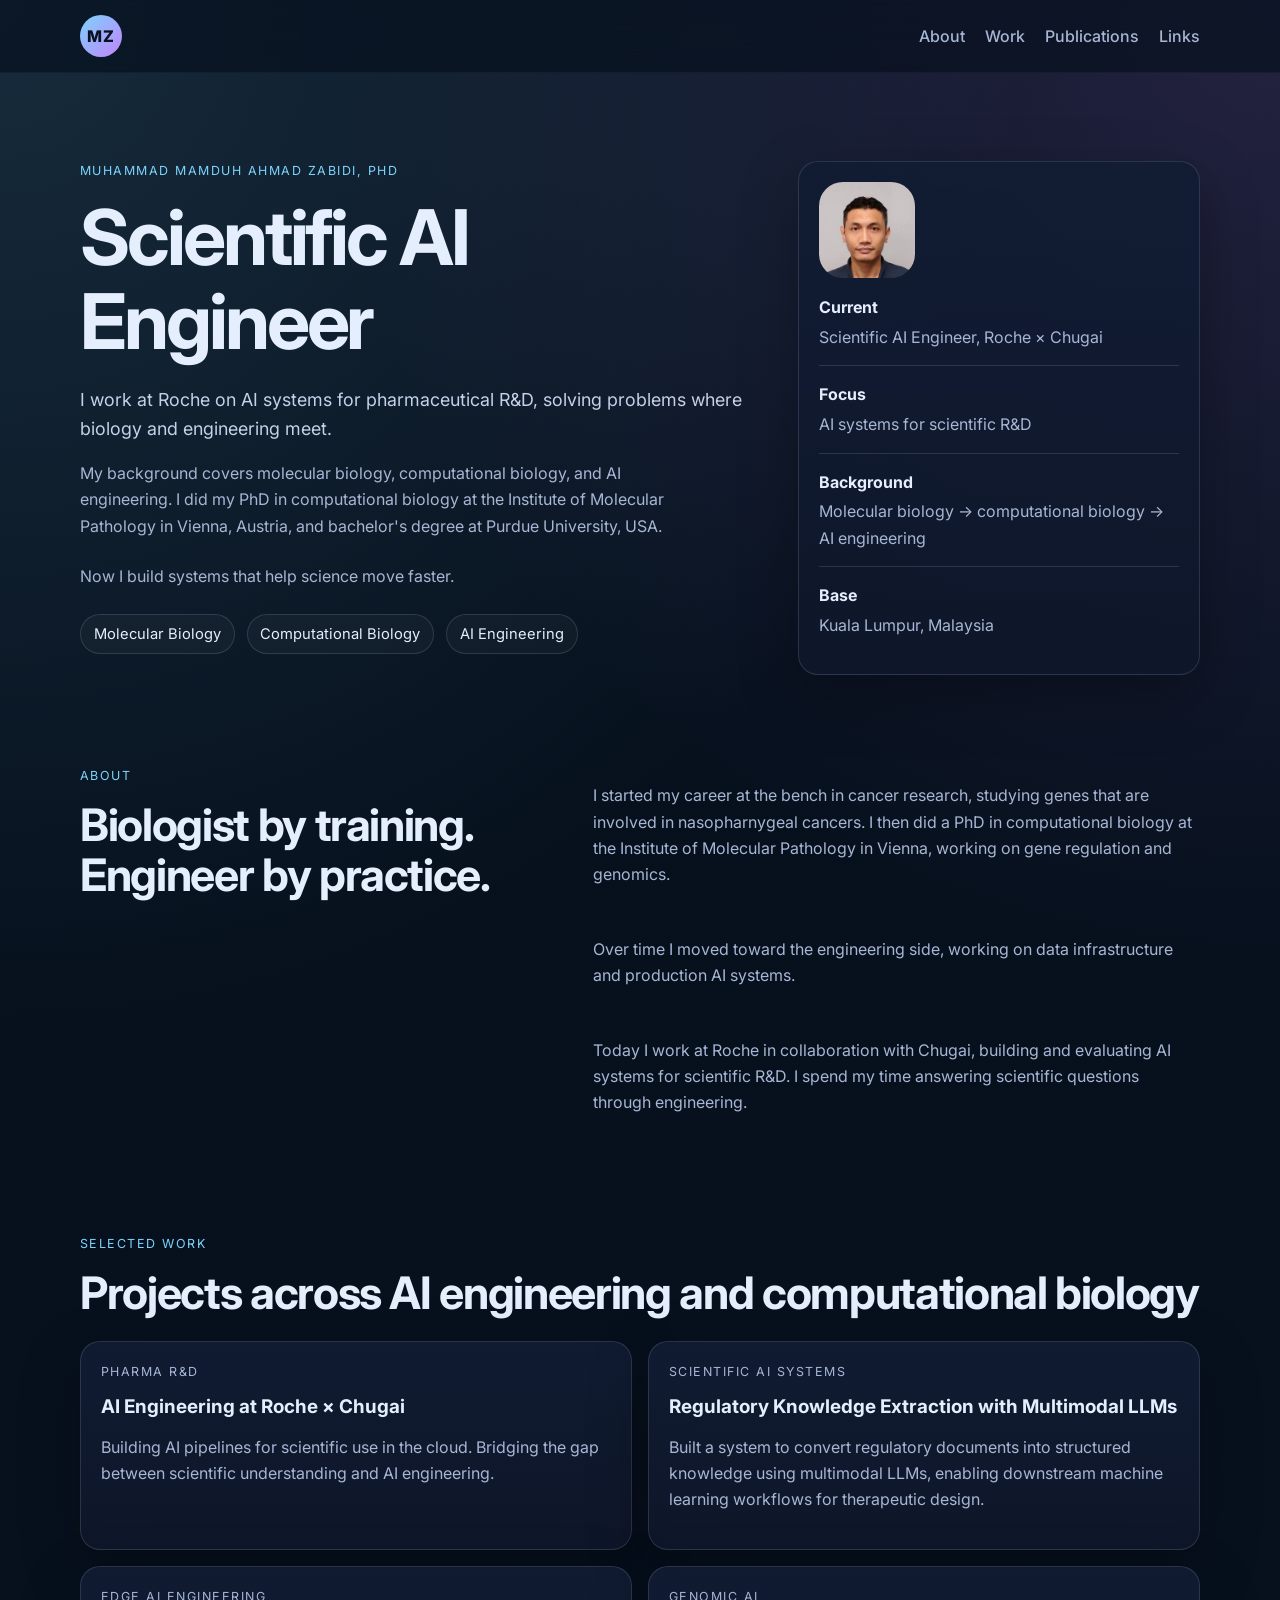
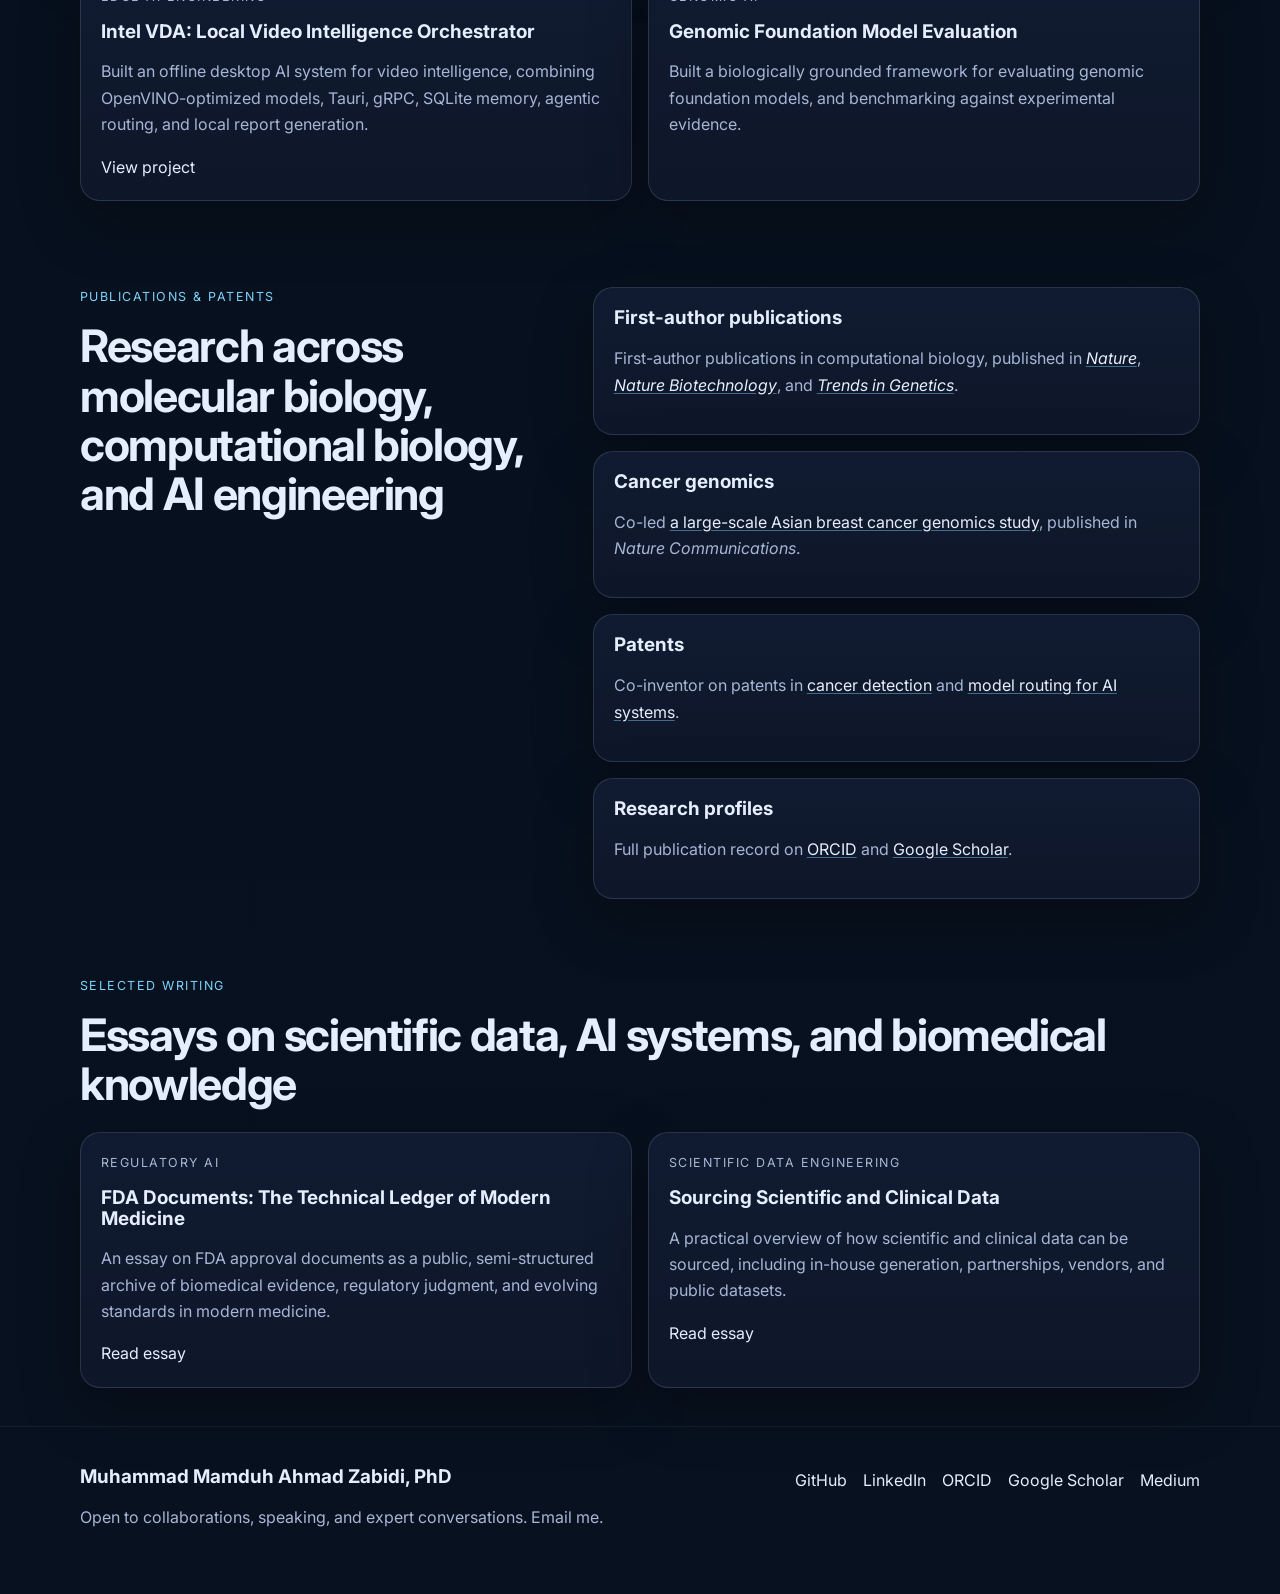
==== index.html @ 0e1f8dc2 "Update index.html" ====
<!DOCTYPE html>
<html lang="en">
<head>
  <meta name="google-site-verification" content="rjFZNAWZTQfTHADR3lNrFcdHRMXzw5CIkiX_OEGc-kM" />
  <meta charset="UTF-8" />
  <meta name="viewport" content="width=device-width, initial-scale=1.0" />
  <title>Muhammad Mamduh Ahmad Zabidi, PhD | Scientific AI Engineer</title>
  <meta
    name="description"
    content="Personal website of Muhammad Mamduh Ahmad Zabidi, PhD — scientific AI engineer at Roche working on AI systems for pharmaceutical R&D."
  />
  <meta name="author" content="Muhammad Mamduh Ahmad Zabidi" />
  <meta property="og:title" content="Muhammad Mamduh Ahmad Zabidi, PhD | Scientific AI Engineer" />
  <meta
    property="og:description"
    content="Scientific AI Engineer at Roche — building AI systems for pharmaceutical R&D."
  />
  <meta property="og:type" content="website" />
  <meta property="og:image" content="assets/preview.png" />
  <meta name="theme-color" content="#0f172a" />
  <link rel="preconnect" href="https://fonts.googleapis.com">
  <link rel="preconnect" href="https://fonts.gstatic.com" crossorigin>
  <link
    href="https://fonts.googleapis.com/css2?family=Inter:wght@400;500;600;700;800&display=swap"
    rel="stylesheet"
  >
  <link rel="stylesheet" href="styles.css" />
</head>
<body>

<header class="site-header">
  <div class="container nav">
    <a class="brand" href="#top" aria-label="Home">MZ</a>
    <nav>
      <a href="#about">About</a>
      <a href="#work">Work</a>
      <a href="#publications">Publications</a>
      <a href="#contact">Links</a>
    </nav>
  </div>
</header>

<main id="top">

  <section class="hero">
    <div class="container hero-grid">
      <div class="hero-copy">
        <p class="eyebrow">Muhammad Mamduh Ahmad Zabidi, PhD</p>
        <h1>Scientific AI Engineer</h1>
        <p class="lead">
          I work at Roche on AI systems for pharmaceutical R&amp;D, solving
          problems where biology and engineering meet.
        </p>
        <p class="sublead">
          My background covers molecular biology, computational biology,
          and AI engineering. I did my PhD in computational biology
          at the Institute of Molecular Pathology in Vienna, Austria, and bachelor's
          degree at Purdue University, USA.
        </p>
        <p class="sublead">
          Now I build systems that help science move faster.
        </p>
        <div class="hero-highlights">
          <span>Molecular Biology</span>
          <span>Computational Biology</span>
          <span>AI Engineering</span>
        </div>
      </div>

      <aside class="hero-card">
       <img class="avatar" src="assets/profile.jpeg" alt="Muhammad Mamduh Ahmad Zabidi" />
        <ul class="stat-list">
          <li><strong>Current</strong><span>Scientific AI Engineer, Roche × Chugai</span></li>
          <li><strong>Focus</strong><span>AI systems for scientific R&amp;D</span></li>
          <li><strong>Background</strong><span>Molecular biology → computational biology → AI engineering</span></li>
          <li><strong>Base</strong><span>Kuala Lumpur, Malaysia</span></li>
        </ul>
      </aside>
    </div>
  </section>

  <section id="about" class="section">
    <div class="container two-col">
      <div>
        <p class="section-label">About</p>
        <h2>Biologist by training. Engineer by practice.</h2>
      </div>
      <div class="stack">
        <p>
          I started my career at the bench in cancer research, studying
          genes that are involved in nasopharnygeal cancers. I then did a PhD
          in computational biology at the Institute of Molecular Pathology in Vienna,
          working on gene regulation and genomics.
        </p>
        <p>
          Over time I moved toward the engineering side, working on 
          data infrastructure and production AI systems.
        </p>
        <p>
          Today I work at Roche in collaboration with Chugai, building and
          evaluating AI systems for scientific R&amp;D. I spend my time
          answering scientific questions through engineering.
        </p>
        <div class="chips">
        </div>
      </div>
    </div>
  </section>

  <section id="work" class="section alt">
  <div class="container">
    <p class="section-label">Selected work</p>
    <h2>Projects across AI engineering and computational biology</h2>
    <div class="card-grid">

      <article class="card">
        <p class="card-kicker">Pharma R&amp;D</p>
        <h3>AI Engineering at Roche × Chugai</h3>
        <p>
          Building AI pipelines for scientific use in the cloud.
          Bridging the gap between scientific understanding and
          AI engineering.
        </p>
      </article>

      <article class="card">
        <p class="card-kicker">Scientific AI Systems</p>
        <h3>Regulatory Knowledge Extraction with Multimodal LLMs</h3>
        <p>
          Built a system to convert regulatory documents into structured
          knowledge using multimodal LLMs, enabling downstream machine learning
          workflows for therapeutic design.
        </p>
      </article>

      <article class="card">
        <p class="card-kicker">Edge AI Engineering</p>
        <h3>Intel VDA: Local Video Intelligence Orchestrator</h3>
        <p>
          Built an offline desktop AI system for video intelligence, combining
          OpenVINO-optimized models, Tauri, gRPC, SQLite memory, agentic routing,
          and local report generation.
        </p>
        <a href="https://github.com/mahmadza/Intel-VDA-OpenVINO" target="_blank" rel="noopener">
          View project
        </a>
      </article>

      <article class="card">
        <p class="card-kicker">Genomic AI</p>
        <h3>Genomic Foundation Model Evaluation</h3>
        <p>
          Built a biologically grounded framework for evaluating genomic
          foundation models, and benchmarking against experimental evidence.
        </p>
      </article>
      
    </div>
  </div>
</section>

  <section id="publications" class="section">
    <div class="container two-col">
      <div>
        <p class="section-label">Publications &amp; patents</p>
        <h2>Research across molecular biology, computational biology, and AI engineering</h2>
      </div>
      <div class="stack">

        <div class="timeline-item">
          <h3>First-author publications</h3>
          <p>
            First-author publications in computational biology, published in
            <a href="https://www.nature.com/articles/nature13994" target="_blank" rel="noreferrer"><em>Nature</em></a>,
            <a href="https://www.nature.com/articles/nbt.3739" target="_blank" rel="noreferrer"><em>Nature Biotechnology</em></a>,
            and
            <a href="https://www.cell.com/trends/genetics/abstract/S0168-9525(16)30121-4" target="_blank" rel="noreferrer"><em>Trends in Genetics</em></a>.
          </p>
        </div>

        <div class="timeline-item">
          <h3>Cancer genomics</h3>
          <p>
            Co-led
            <a href="https://www.nature.com/articles/s41467-020-20173-5" target="_blank" rel="noreferrer">a large-scale Asian breast cancer genomics study</a>,
            published in <em>Nature Communications</em>.
          </p>
        </div>

        <div class="timeline-item">
          <h3>Patents</h3>
          <p>
            Co-inventor on patents in
            <a href="https://patentscope.wipo.int/search/en/detail.jsf?docId=WO2010147452" target="_blank" rel="noreferrer">cancer detection</a>
            and
            <a href="https://patentscope.wipo.int/search/en/detail.jsf?docId=WO2023049128" target="_blank" rel="noreferrer">model routing for AI systems</a>.
          </p>
        </div>

        <div class="timeline-item">
          <h3>Research profiles</h3>
          <p>
            Full publication record on
            <a href="https://orcid.org/0009-0009-2740-3014" target="_blank" rel="noreferrer">ORCID</a> and
            <a href="https://scholar.google.com/citations?user=gxptNrMAAAAJ&hl=en" target="_blank" rel="noreferrer">Google Scholar</a>.
          </p>
        </div>

      </div>
    </div>
  </section>

<section id="writing" class="section">
  <div class="container">
    <p class="section-label">Selected writing</p>
    <h2>Essays on scientific data, AI systems, and biomedical knowledge</h2>

    <div class="card-grid">

      <article class="card">
        <p class="card-kicker">Regulatory AI</p>
        <h3>FDA Documents: The Technical Ledger of Modern Medicine</h3>
        <p>
          An essay on FDA approval documents as a public, semi-structured archive of
          biomedical evidence, regulatory judgment, and evolving standards in modern medicine.
        </p>
        <a href="https://medium.com/@mamduh.zabidi/fda-documents-the-technical-ledger-of-modern-medicine-e16362932c3d">
          Read essay
        </a>
      </article>

      <article class="card">
        <p class="card-kicker">Scientific Data Engineering</p>
        <h3>Sourcing Scientific and Clinical Data</h3>
        <p>
          A practical overview of how scientific and clinical data can be sourced,
          including in-house generation, partnerships, vendors, and public datasets.
        </p>
        <a href="https://medium.com/@mamduh.zabidi/sourcing-scientific-and-clinical-data-f0226db26566">
          Read essay
        </a>
      </article>

    </div>
  </div>
</section>
</main>

<footer id="contact" class="site-footer">
  <div class="container footer-grid">
    <div>
      <h3>Muhammad Mamduh Ahmad Zabidi, PhD</h3>
      <p>Open to collaborations, speaking, and expert conversations. <a href="mailto:mamduh.zabidi@gmail.com">Email me.</a></p>
    </div>
    <div class="footer-links">
      <a href="https://github.com/mahmadza" target="_blank" rel="noreferrer">GitHub</a>
      <a href="https://www.linkedin.com/in/mamduh-zabidi" target="_blank" rel="noreferrer">LinkedIn</a>
      <a href="https://orcid.org/0009-0009-2740-3014" target="_blank" rel="noreferrer">ORCID</a>
      <a href="https://scholar.google.com/citations?user=gxptNrMAAAAJ&hl=en" target="_blank" rel="noreferrer">Google Scholar</a>
      <a href="https://medium.com/@mamduh.zabidi" target="_blank" rel="noreferrer">Medium</a>
    </div>
  </div>
</footer>

</body>
</html>
---- styles.css ----
:root {
  --bg: #0b1220;
  --surface: #0f172a;
  --text: #e5e7eb;
  --muted: #9ca3af;
  --accent: #64748b;
  --border: #1f2937;
  --panel: #0f172a;
  --panel-2: #111c33;
  --text: #e5eefc;
  --muted: #a7b6d4;
  --muted-2: #c5d1e8;
  --line: rgba(167, 182, 212, 0.18);
  --accent: #7dd3fc;
  --accent-2: #c084fc;
  --max: 1120px;
  --radius: 20px;
  --shadow: 0 20px 60px rgba(0, 0, 0, 0.28);
}

* { box-sizing: border-box; }

html { scroll-behavior: smooth; }

body {
  margin: 0;
  font-family: 'Inter', system-ui, -apple-system, BlinkMacSystemFont, 'Segoe UI', sans-serif;
  background:
    radial-gradient(circle at top left, rgba(125, 211, 252, 0.14), transparent 30%),
    radial-gradient(circle at top right, rgba(192, 132, 252, 0.16), transparent 28%),
    linear-gradient(180deg, #06101d 0%, #08111f 100%);
  color: var(--text);
  line-height: 1.65;
}

a {
  color: inherit;
  text-decoration: none;
}

.container {
  width: min(calc(100% - 2rem), var(--max));
  margin: 0 auto;
}

.site-header {
  position: sticky;
  top: 0;
  z-index: 10;
  backdrop-filter: blur(18px);
  background: rgba(8, 17, 31, 0.72);
  border-bottom: 1px solid rgba(255, 255, 255, 0.04);
}

.nav {
  display: flex;
  justify-content: space-between;
  align-items: center;
  min-height: 72px;
}

.brand {
  display: inline-grid;
  place-items: center;
  width: 42px;
  height: 42px;
  border-radius: 50%;
  font-weight: 800;
  letter-spacing: 0.04em;
  background: linear-gradient(135deg, var(--accent), var(--accent-2));
  color: #08111f;
}

nav {
  display: flex;
  gap: 1.25rem;
  flex-wrap: wrap;
}

nav a {
  color: var(--muted);
  font-weight: 500;
  transition: color 0.2s ease;
}

nav a:hover,
.footer-links a:hover {
  color: var(--text);
}

.hero {
  padding: 5.5rem 0 3rem;
}

.hero-grid,
.two-col,
.footer-grid {
  display: grid;
  gap: 2rem;
  align-items: start;
}

.hero-grid {
  grid-template-columns: 1.45fr 0.85fr;
}

.eyebrow,
.section-label,
.card-kicker {
  text-transform: uppercase;
  letter-spacing: 0.12em;
  font-size: 0.78rem;
  color: var(--accent);
  margin: 0 0 0.9rem;
}

h1, h2, h3 {
  margin: 0;
  line-height: 1.1;
}

h1 {
  font-size: clamp(2.5rem, 7vw, 4.8rem);
  letter-spacing: -0.04em;
}

h1 span {
  color: var(--muted);
}

h2 {
  font-size: clamp(1.8rem, 3.8vw, 2.8rem);
  letter-spacing: -0.03em;
}

h3 {
  font-size: 1.18rem;
  margin-bottom: 0.7rem;
}

.lead {
  font-size: 1.12rem;
  color: var(--muted-2);
  max-width: 62ch;
  margin: 1.25rem 0 1rem;
}

.sublead {
  color: var(--muted);
  max-width: 62ch;
  margin: 0 0 1.5rem;
}

.hero-highlights {
  display: flex;
  flex-wrap: wrap;
  gap: 0.75rem;
  margin: 0 0 1.6rem;
}

.hero-highlights span {
  display: inline-flex;
  align-items: center;
  min-height: 38px;
  padding: 0.45rem 0.8rem;
  border-radius: 999px;
  border: 1px solid var(--line);
  background: rgba(255, 255, 255, 0.03);
  color: var(--text);
  font-size: 0.92rem;
}

.cta-row {
  display: flex;
  flex-wrap: wrap;
  gap: 0.8rem;
}

.button {
  display: inline-flex;
  align-items: center;
  justify-content: center;
  min-height: 44px;
  padding: 0.8rem 1rem;
  border-radius: 999px;
  border: 1px solid var(--line);
  color: var(--text);
  background: rgba(255, 255, 255, 0.02);
  font-weight: 600;
  transition: transform 0.2s ease, border-color 0.2s ease, background 0.2s ease;
}

.button.primary {
  background: linear-gradient(135deg, rgba(125, 211, 252, 0.18), rgba(192, 132, 252, 0.22));
}

.button:hover {
  transform: translateY(-2px);
  border-color: rgba(125, 211, 252, 0.35);
}

.hero-card,
.card,
.timeline-item {
  background: linear-gradient(180deg, rgba(17, 28, 51, 0.92), rgba(15, 23, 42, 0.96));
  border: 1px solid var(--line);
  border-radius: var(--radius);
  box-shadow: var(--shadow);
}

.hero-card {
  padding: 1.25rem;
  transition: transform 0.2s ease;
}

.hero-card:hover,
.card:hover {
  transform: translateY(-2px);
}

.avatar {
  display: grid;
  place-items: center;
  width: 96px;
  height: 96px;
  border-radius: 24px;
  font-size: 2rem;
  font-weight: 800;
  margin-bottom: 1rem;
  background: linear-gradient(135deg, rgba(125, 211, 252, 0.22), rgba(192, 132, 252, 0.26));
  object-fit: cover;
}

.stat-list {
  list-style: none;
  margin: 0;
  padding: 0;
}

.stat-list li {
  display: grid;
  gap: 0.2rem;
  padding: 0.95rem 0;
  border-top: 1px solid var(--line);
}

.stat-list li:first-child {
  border-top: 0;
  padding-top: 0;
}

.stat-list strong {
  color: var(--text);
}

.stat-list span,
.stack p,
.card p,
.timeline-item p,
.site-footer p {
  color: var(--muted);
}

.section {
  padding: 2.4rem 0;
}

.section.alt {
  padding: 3rem 0;
}

.two-col {
  grid-template-columns: 0.95fr 1.2fr;
}

.stack {
  display: grid;
  gap: 1rem;
}

.chips {
  display: flex;
  flex-wrap: wrap;
  gap: 0.7rem;
}

.chips span {
  display: inline-flex;
  padding: 0.5rem 0.8rem;
  border-radius: 999px;
  border: 1px solid var(--line);
  background: rgba(255, 255, 255, 0.03);
  color: var(--text);
  font-size: 0.95rem;
}

.card-grid {
  display: grid;
  grid-template-columns: repeat(2, minmax(0, 1fr));
  gap: 1rem;
  margin-top: 1.4rem;
}

.card,
.timeline-item {
  padding: 1.25rem;
  transition: transform 0.2s ease, border-color 0.2s ease;
}

.card:hover,
.timeline-item:hover {
  border-color: rgba(125, 211, 252, 0.32);
}

.timeline-item a {
  color: var(--text);
  text-decoration: underline;
  text-decoration-color: rgba(125, 211, 252, 0.45);
  text-underline-offset: 0.15em;
}

.timeline-item a:hover {
  color: var(--accent);
}

.site-footer {
  padding: 2.5rem 0 3rem;
  border-top: 1px solid rgba(255, 255, 255, 0.05);
}

.footer-grid {
  grid-template-columns: 1fr auto;
}

.footer-links {
  display: flex;
  flex-wrap: wrap;
  gap: 1rem;
  align-items: center;
}

@media (max-width: 900px) {
  .hero-grid,
  .two-col,
  .footer-grid,
  .card-grid {
    grid-template-columns: 1fr;
  }

  .hero {
    padding-top: 4rem;
  }
}

@media (max-width: 640px) {
  nav {
    gap: 0.8rem;
    font-size: 0.95rem;
  }

  .button {
    width: 100%;
  }

  .cta-row {
    display: grid;
    grid-template-columns: 1fr;
  }

  .hero-highlights {
    display: grid;
    grid-template-columns: 1fr;
  }
}
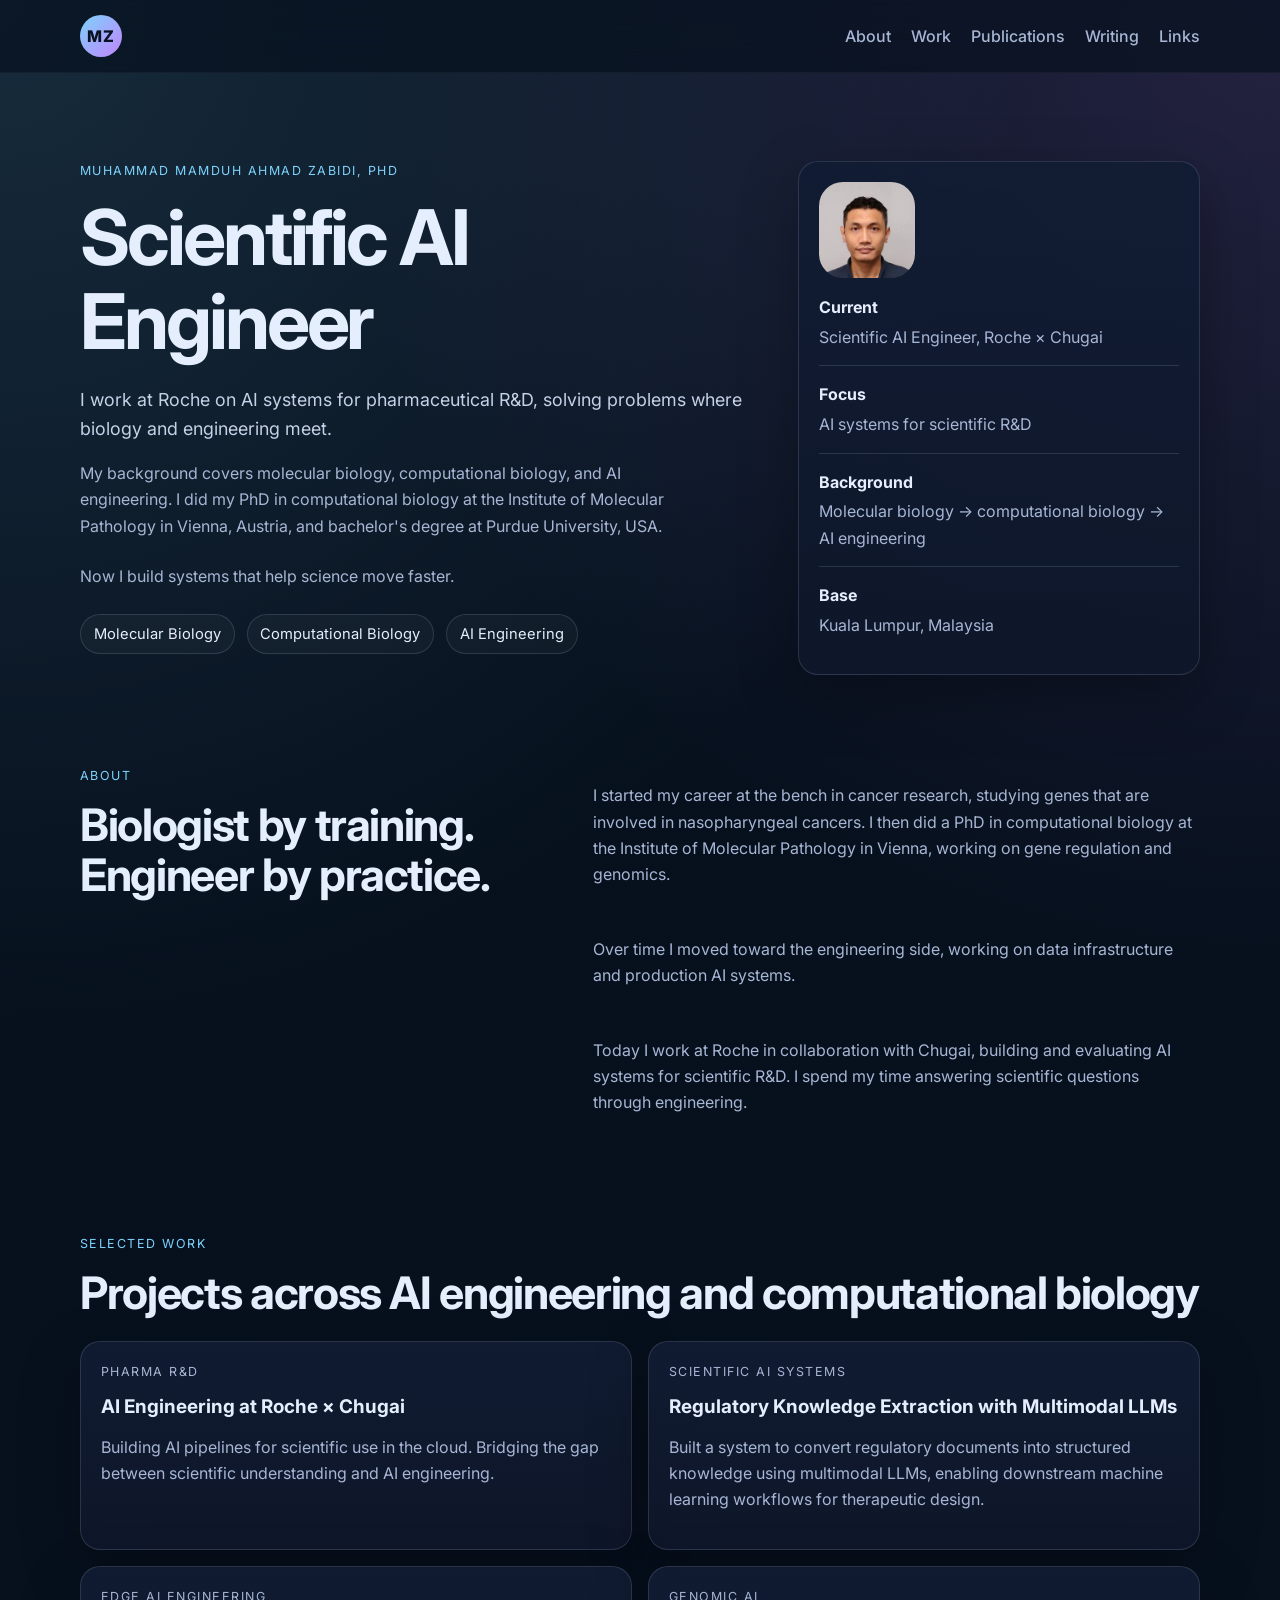
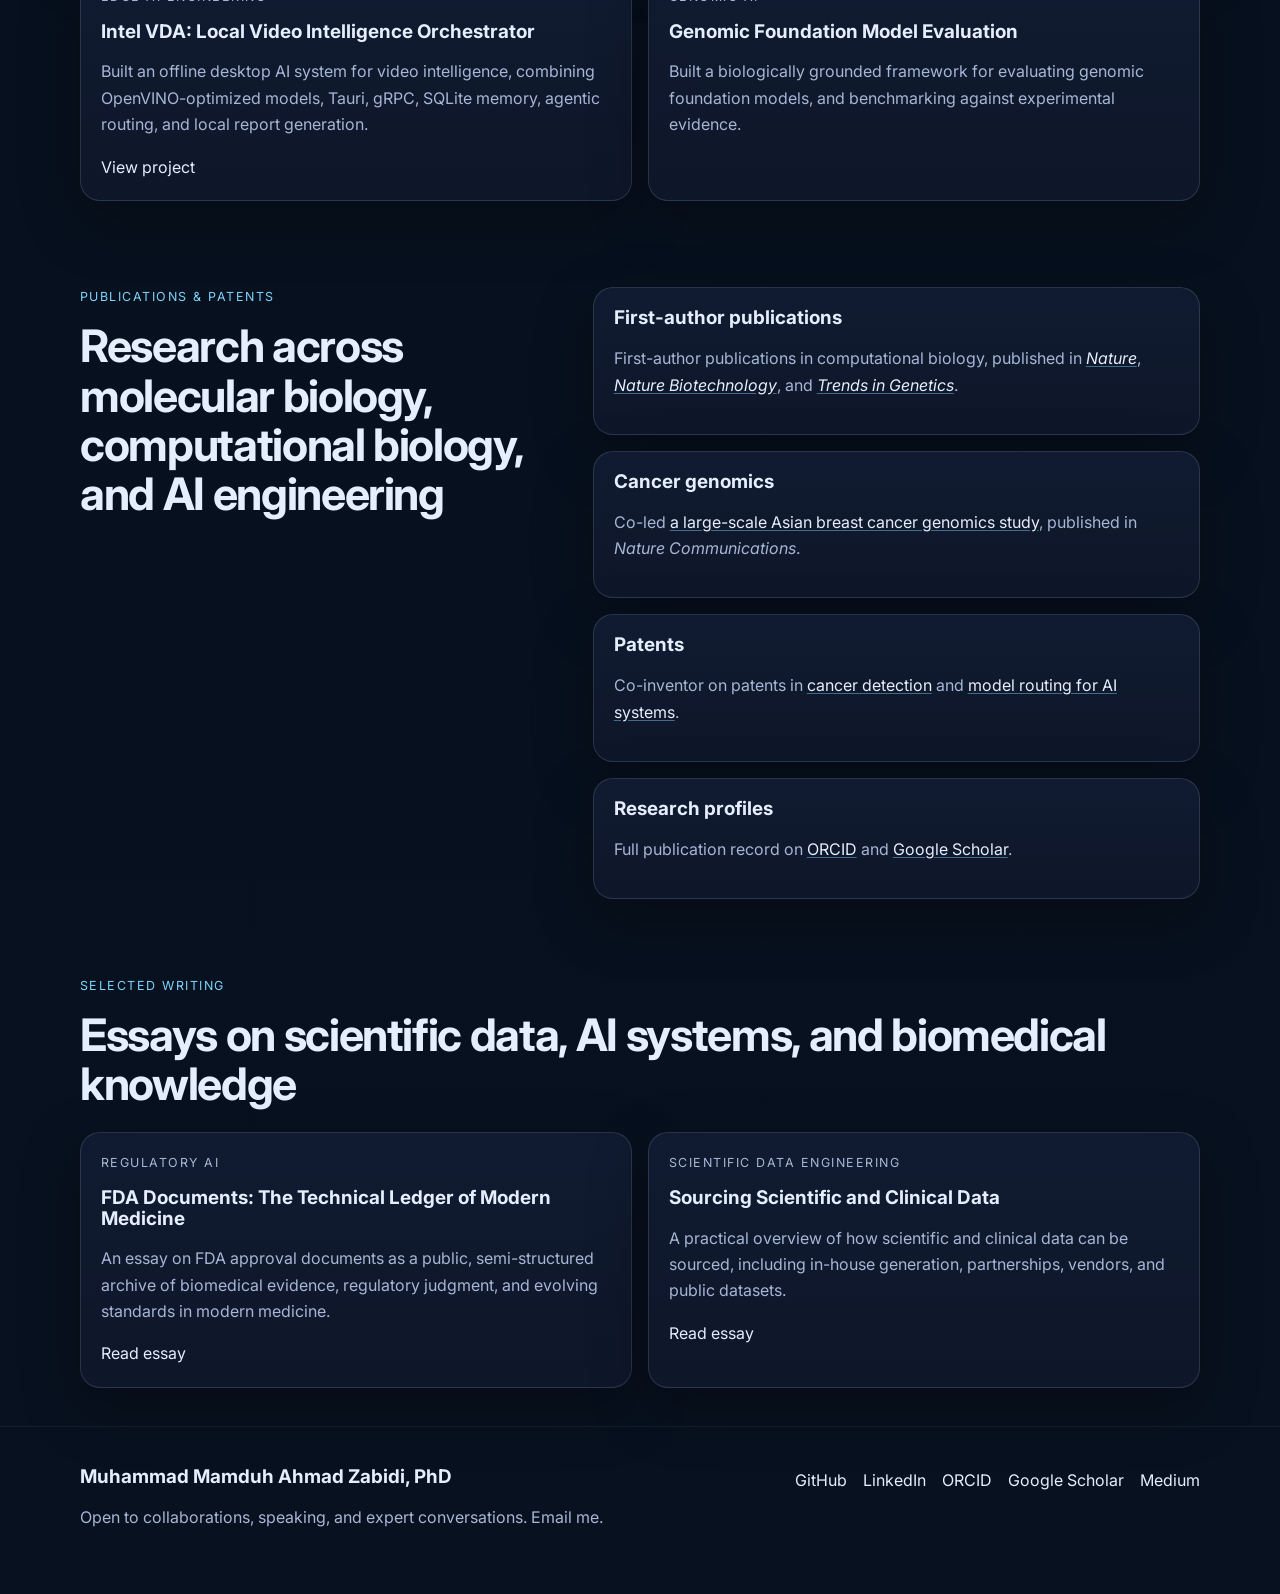
==== commit be051ab5: "Update index.html" ====
--- a/index.html
+++ b/index.html
@@ -35,6 +35,7 @@
       <a href="#about">About</a>
       <a href="#work">Work</a>
       <a href="#publications">Publications</a>
+      <a href="#writing">Writing</a>
       <a href="#contact">Links</a>
     </nav>
   </div>
@@ -88,7 +89,7 @@
       <div class="stack">
         <p>
           I started my career at the bench in cancer research, studying
-          genes that are involved in nasopharnygeal cancers. I then did a PhD
+          genes that are involved in nasopharyngeal cancers. I then did a PhD
           in computational biology at the Institute of Molecular Pathology in Vienna,
           working on gene regulation and genomics.
         </p>
@@ -224,7 +225,7 @@
           An essay on FDA approval documents as a public, semi-structured archive of
           biomedical evidence, regulatory judgment, and evolving standards in modern medicine.
         </p>
-        <a href="https://medium.com/@mamduh.zabidi/fda-documents-the-technical-ledger-of-modern-medicine-e16362932c3d">
+        <a href="https://medium.com/@mamduh.zabidi/fda-documents-the-technical-ledger-of-modern-medicine-e16362932c3d" target="_blank" rel="noreferrer">
           Read essay
         </a>
       </article>
@@ -236,7 +237,7 @@
           A practical overview of how scientific and clinical data can be sourced,
           including in-house generation, partnerships, vendors, and public datasets.
         </p>
-        <a href="https://medium.com/@mamduh.zabidi/sourcing-scientific-and-clinical-data-f0226db26566">
+        <a href="https://medium.com/@mamduh.zabidi/sourcing-scientific-and-clinical-data-f0226db26566" target="_blank" rel="noreferrer">
           Read essay
         </a>
       </article>
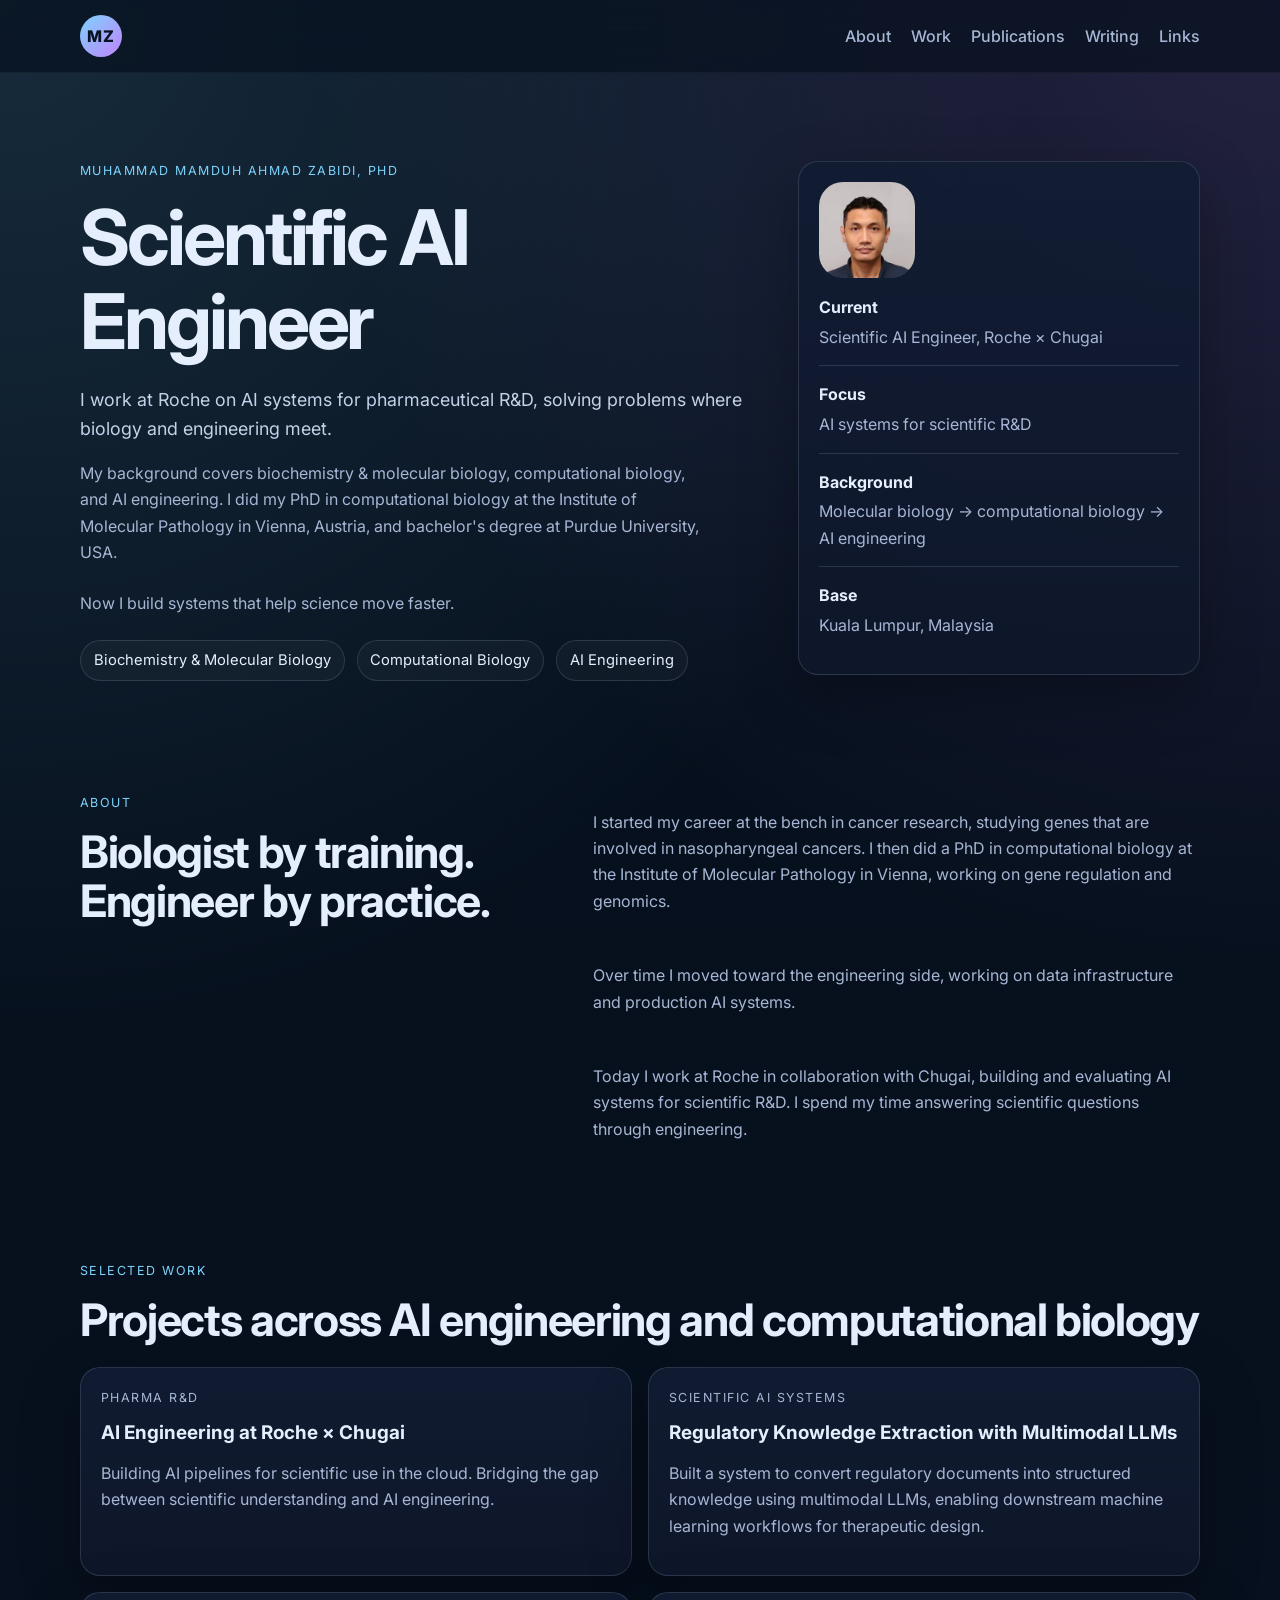
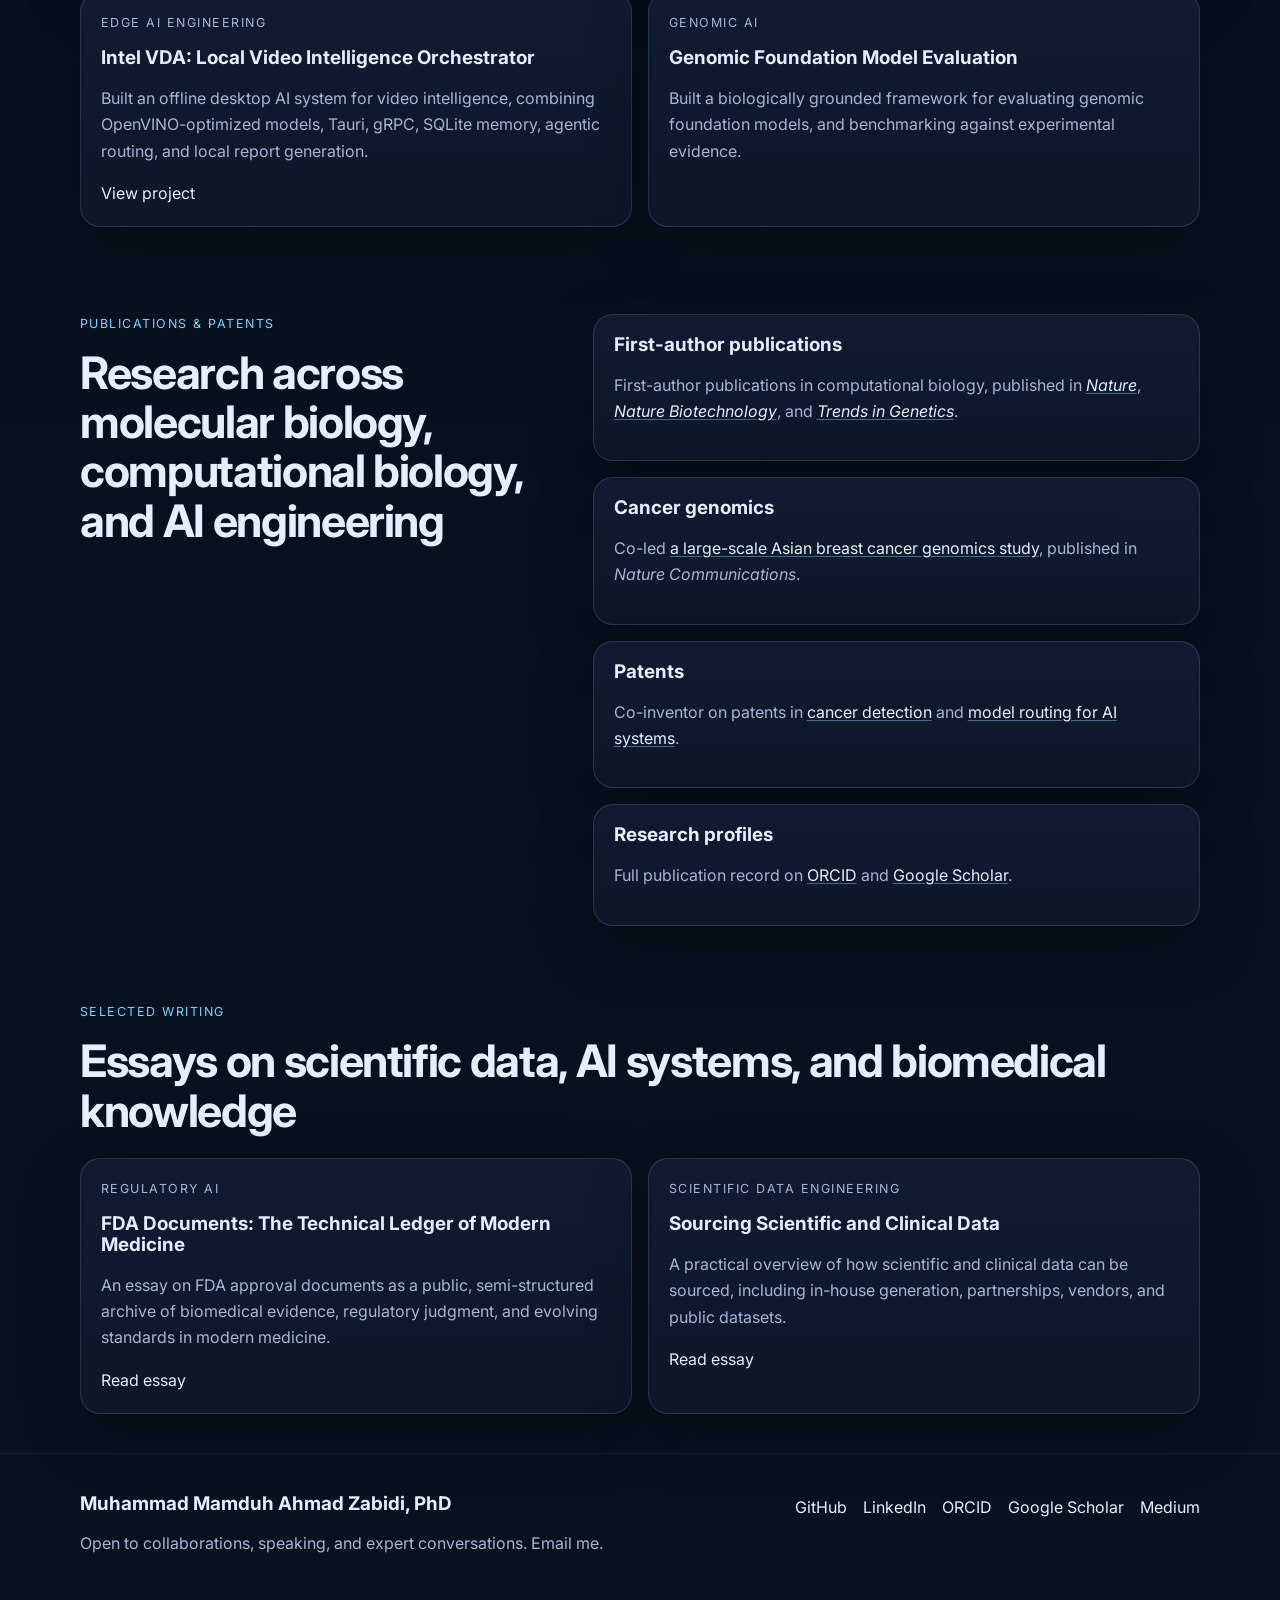
==== commit 7afb97d8: "Update index.html" ====
--- a/index.html
+++ b/index.html
@@ -53,7 +53,7 @@
           problems where biology and engineering meet.
         </p>
         <p class="sublead">
-          My background covers molecular biology, computational biology,
+          My background covers biochemistry & molecular biology, computational biology,
           and AI engineering. I did my PhD in computational biology
           at the Institute of Molecular Pathology in Vienna, Austria, and bachelor's
           degree at Purdue University, USA.
@@ -62,7 +62,7 @@
           Now I build systems that help science move faster.
         </p>
         <div class="hero-highlights">
-          <span>Molecular Biology</span>
+          <span>Biochemistry & Molecular Biology</span>
           <span>Computational Biology</span>
           <span>AI Engineering</span>
         </div>
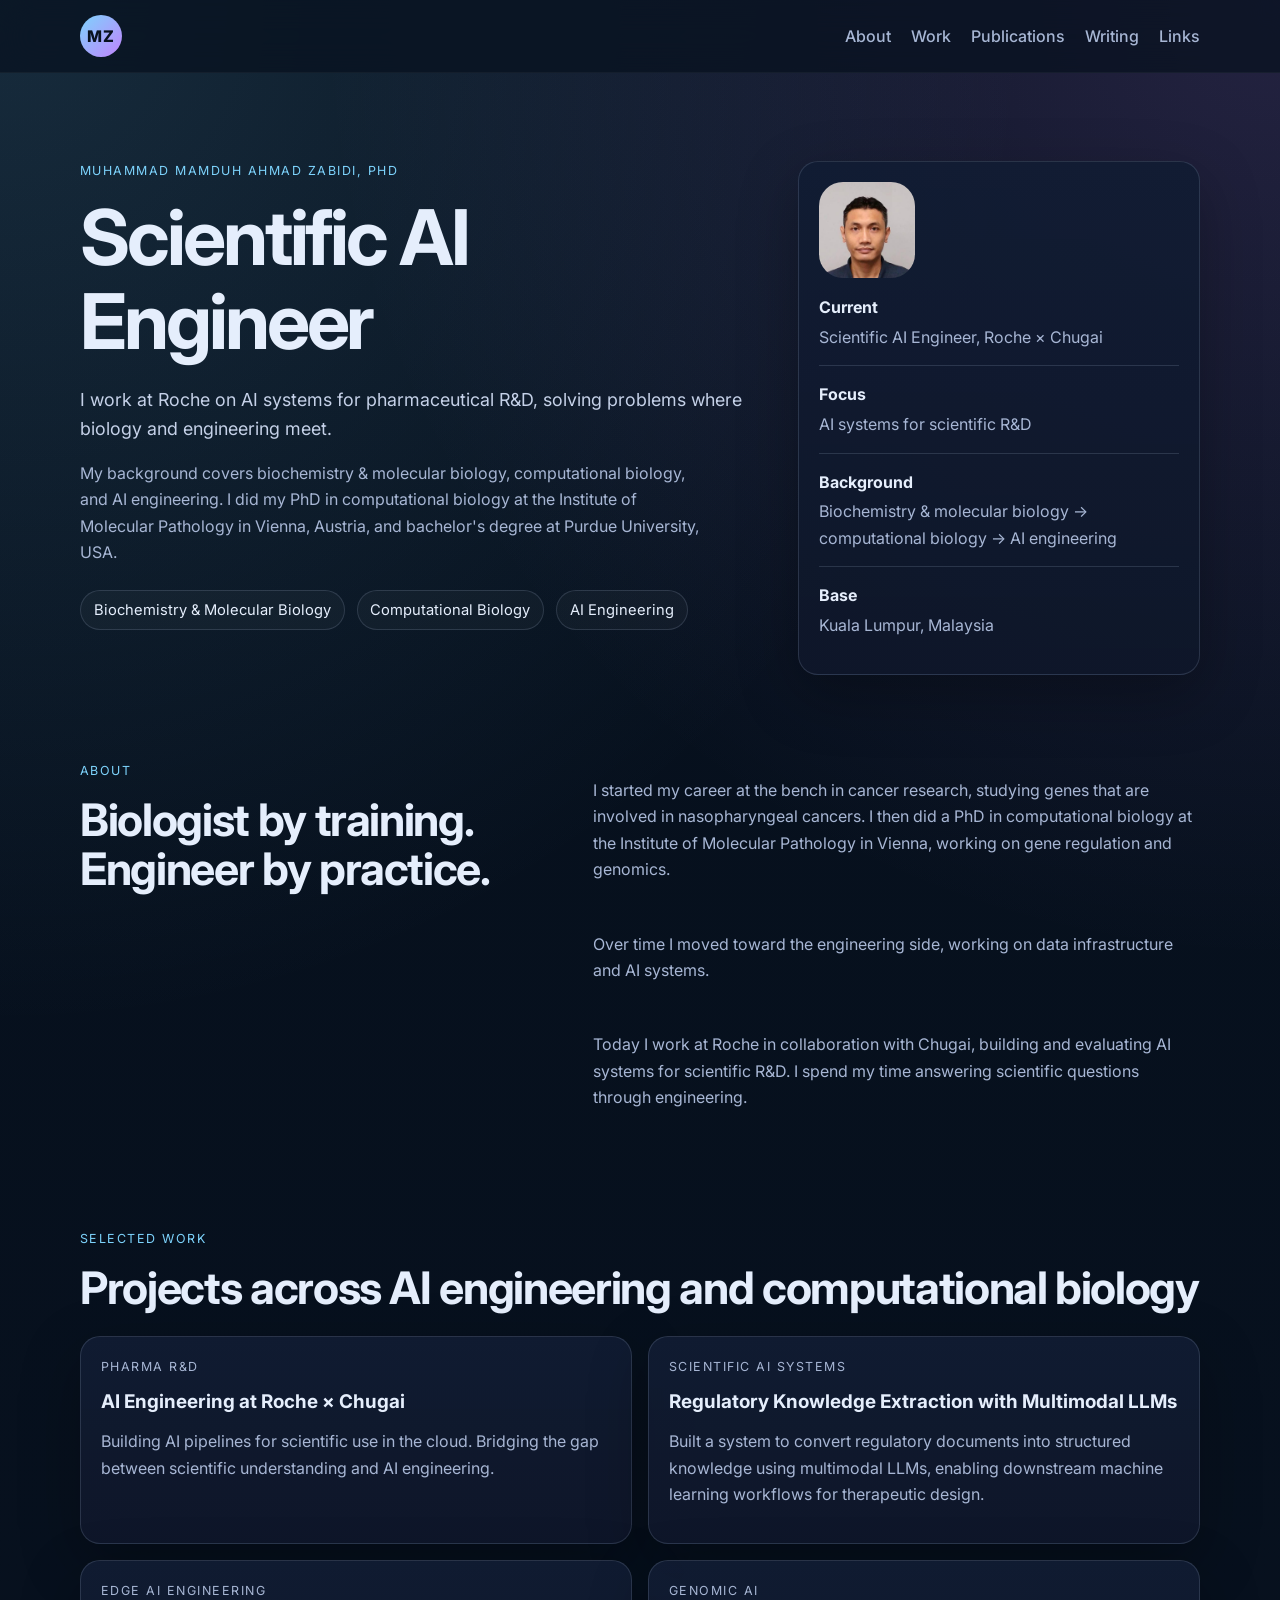
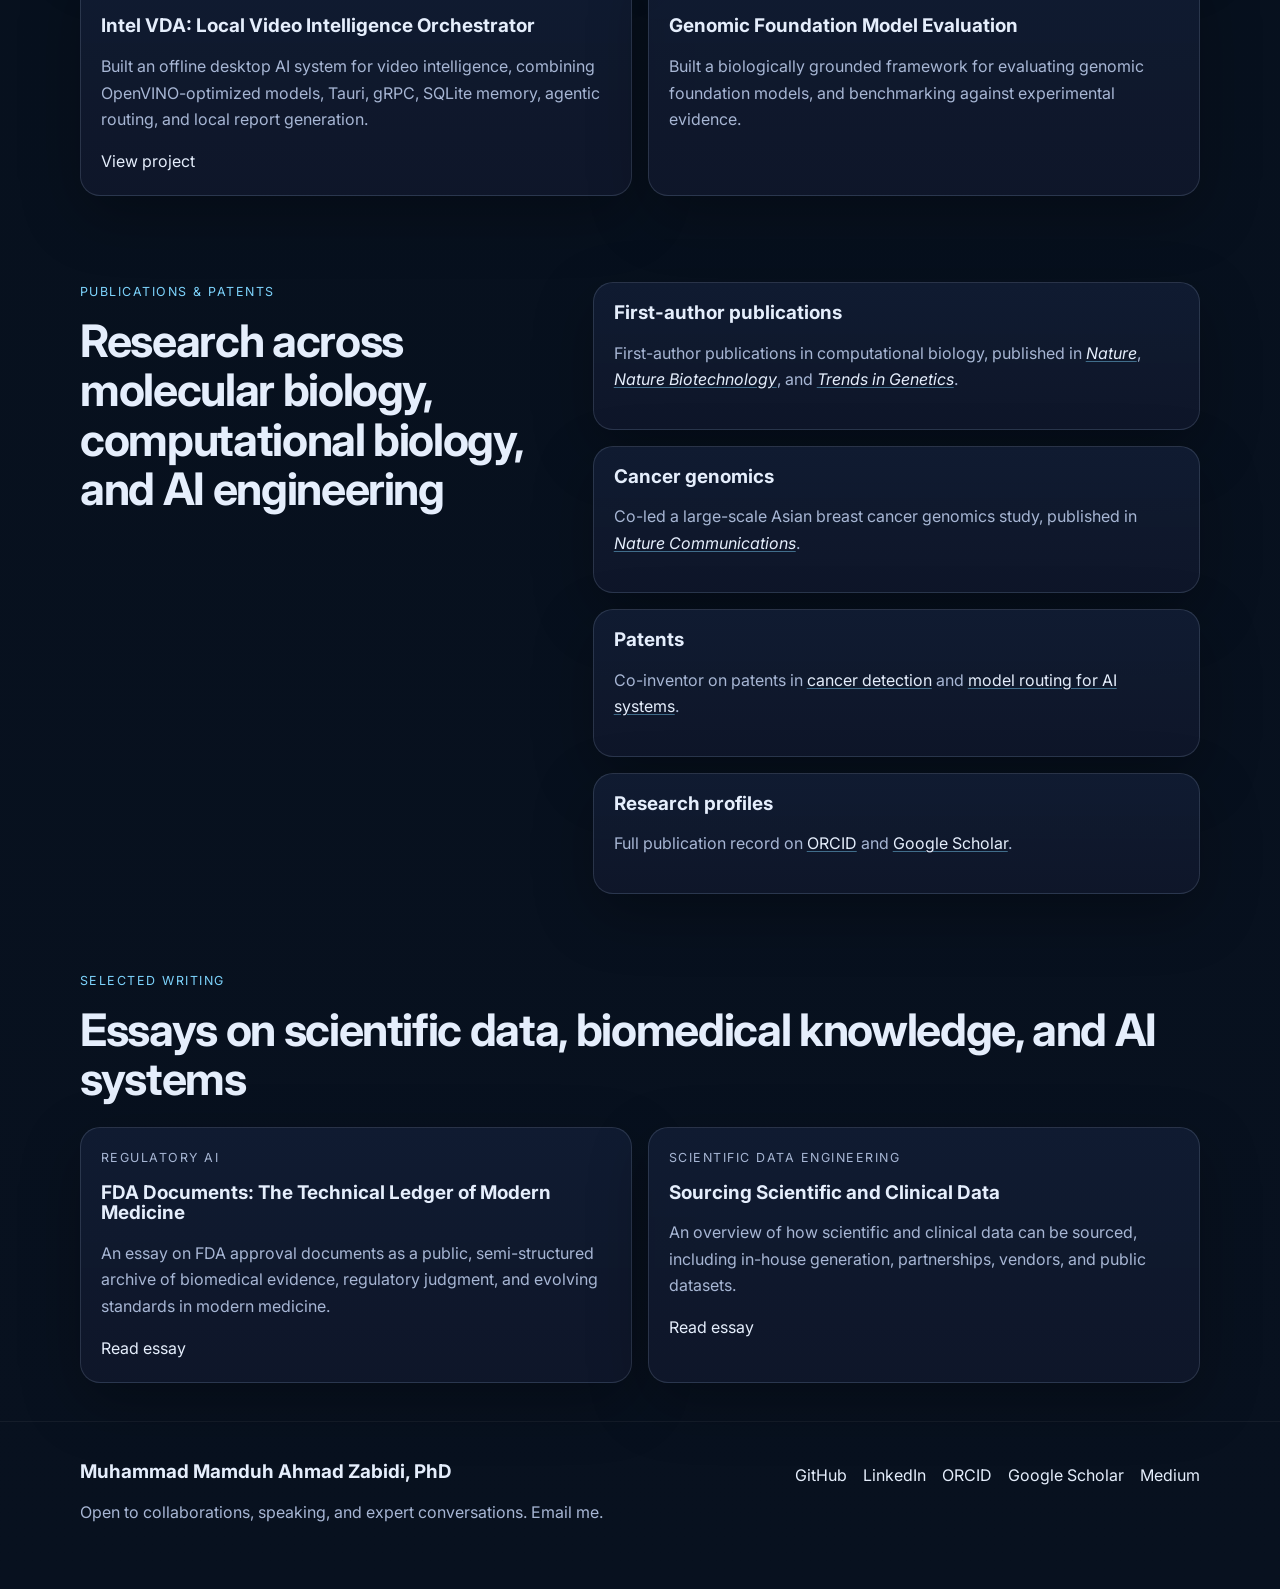
==== commit ed3bdbad: "Update index.html" ====
--- a/index.html
+++ b/index.html
@@ -58,9 +58,6 @@
           at the Institute of Molecular Pathology in Vienna, Austria, and bachelor's
           degree at Purdue University, USA.
         </p>
-        <p class="sublead">
-          Now I build systems that help science move faster.
-        </p>
         <div class="hero-highlights">
           <span>Biochemistry & Molecular Biology</span>
           <span>Computational Biology</span>
@@ -73,7 +70,7 @@
         <ul class="stat-list">
           <li><strong>Current</strong><span>Scientific AI Engineer, Roche × Chugai</span></li>
           <li><strong>Focus</strong><span>AI systems for scientific R&amp;D</span></li>
-          <li><strong>Background</strong><span>Molecular biology → computational biology → AI engineering</span></li>
+          <li><strong>Background</strong><span>Biochemistry & molecular biology → computational biology → AI engineering</span></li>
           <li><strong>Base</strong><span>Kuala Lumpur, Malaysia</span></li>
         </ul>
       </aside>
@@ -95,7 +92,7 @@
         </p>
         <p>
           Over time I moved toward the engineering side, working on 
-          data infrastructure and production AI systems.
+          data infrastructure and AI systems.
         </p>
         <p>
           Today I work at Roche in collaboration with Chugai, building and
@@ -182,9 +179,9 @@
         <div class="timeline-item">
           <h3>Cancer genomics</h3>
           <p>
-            Co-led
-            <a href="https://www.nature.com/articles/s41467-020-20173-5" target="_blank" rel="noreferrer">a large-scale Asian breast cancer genomics study</a>,
-            published in <em>Nature Communications</em>.
+            Co-led a large-scale Asian breast cancer genomics study,
+            published in <a href="https://www.nature.com/articles/s41467-020-20173-5" target="_blank" rel="noreferrer">
+              <em>Nature Communications</em></a>.
           </p>
         </div>
 
@@ -214,7 +211,7 @@
 <section id="writing" class="section">
   <div class="container">
     <p class="section-label">Selected writing</p>
-    <h2>Essays on scientific data, AI systems, and biomedical knowledge</h2>
+    <h2>Essays on scientific data, biomedical knowledge, and AI systems</h2>
 
     <div class="card-grid">
 
@@ -234,7 +231,7 @@
         <p class="card-kicker">Scientific Data Engineering</p>
         <h3>Sourcing Scientific and Clinical Data</h3>
         <p>
-          A practical overview of how scientific and clinical data can be sourced,
+          An overview of how scientific and clinical data can be sourced,
           including in-house generation, partnerships, vendors, and public datasets.
         </p>
         <a href="https://medium.com/@mamduh.zabidi/sourcing-scientific-and-clinical-data-f0226db26566" target="_blank" rel="noreferrer">
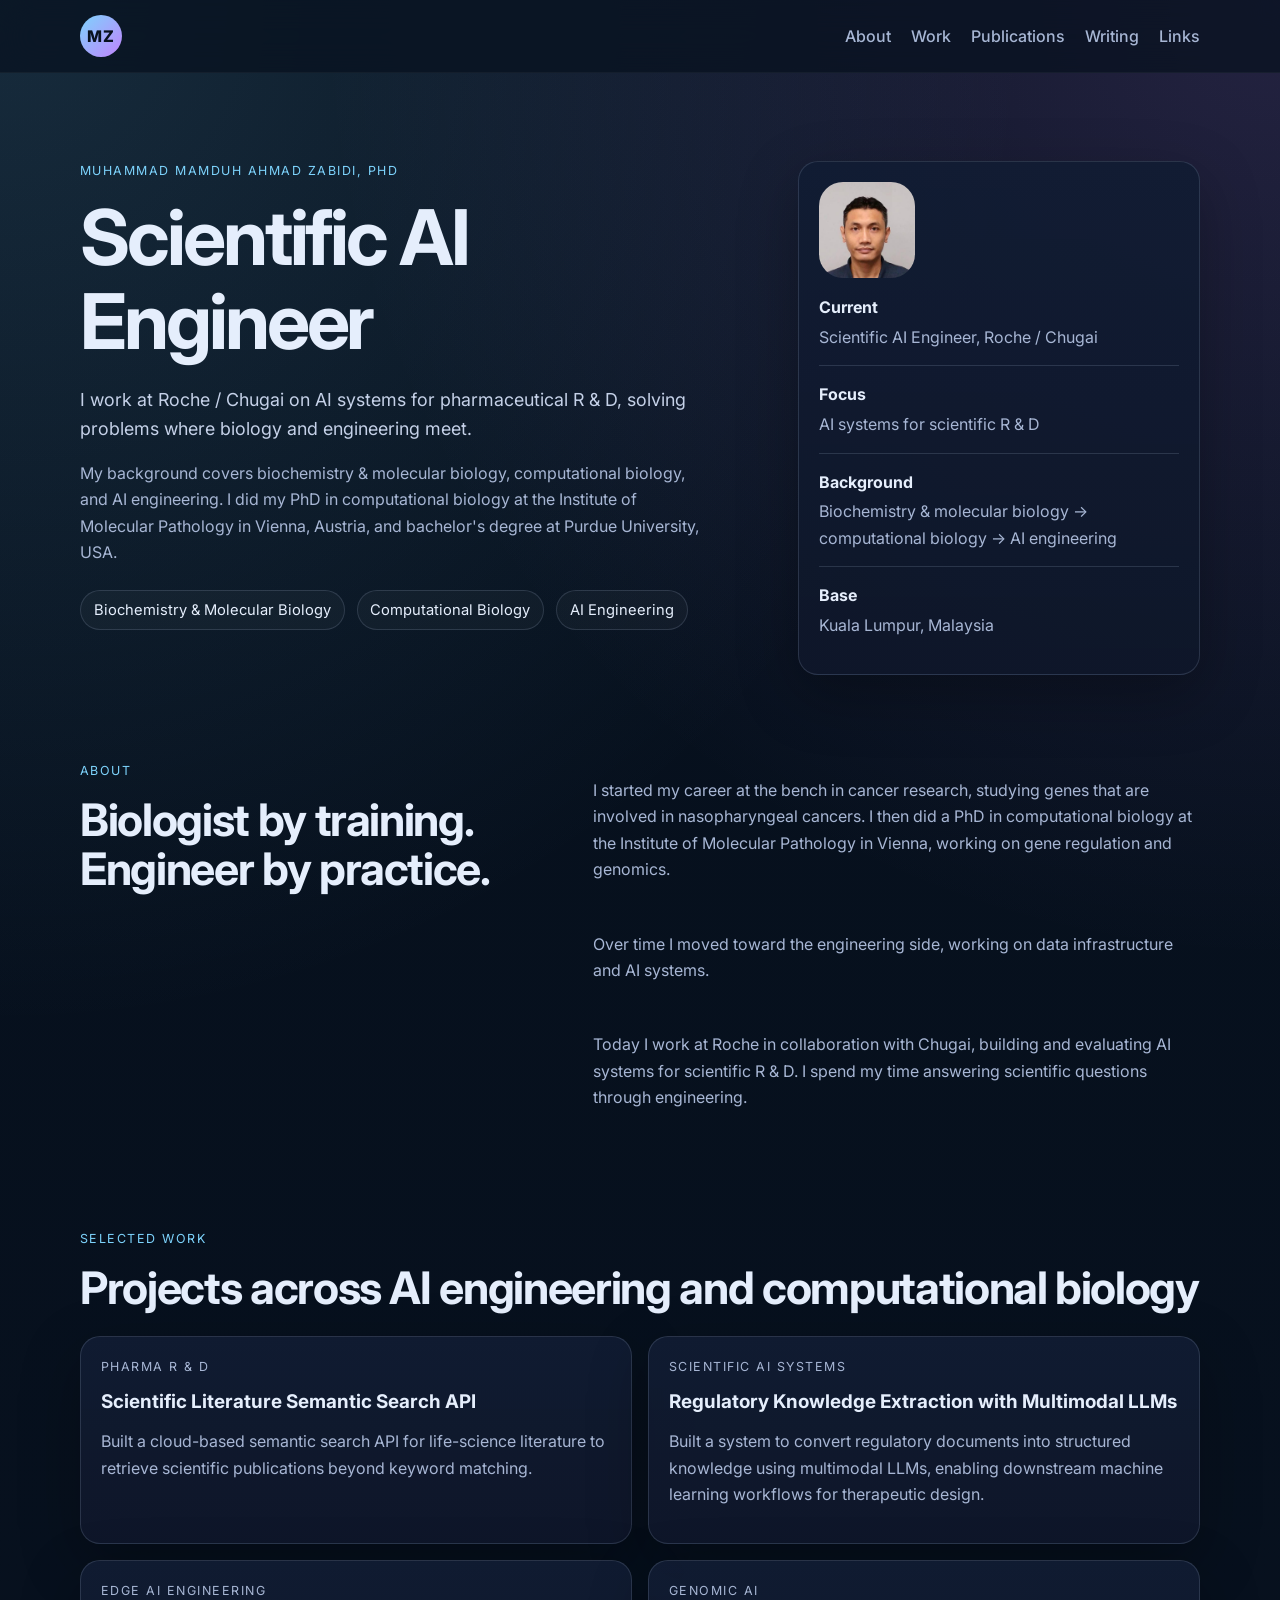
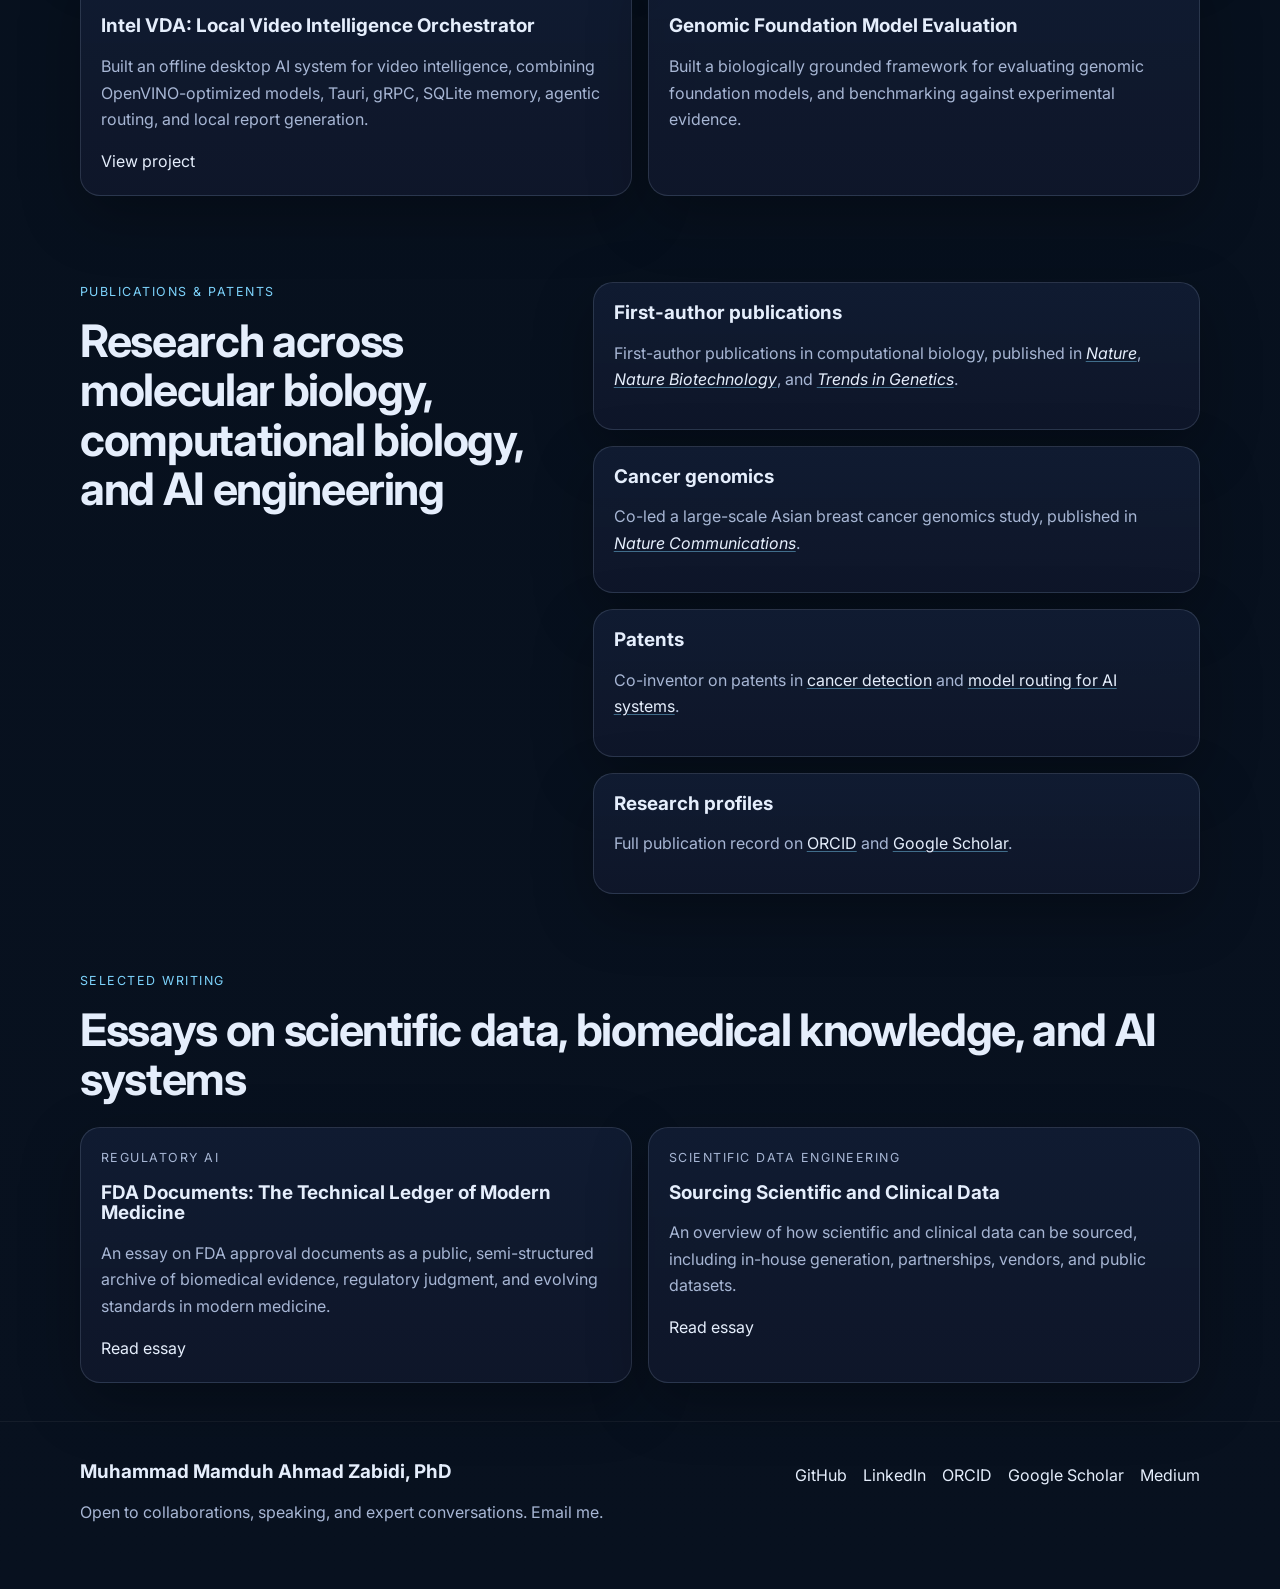
==== commit e6e75792: "Update index.html" ====
--- a/index.html
+++ b/index.html
@@ -1,6 +1,59 @@
 <!DOCTYPE html>
 <html lang="en">
 <head>
+  <script type="application/ld+json">
+{
+  "@context": "https://schema.org",
+  "@type": "ProfilePage",
+  "mainEntity": {
+    "@type": "Person",
+    "name": "Mamduh Zabidi",
+    "alternateName": [
+      "Muhammad Mamduh Ahmad Zabidi",
+      "Muhammad Mamduh bin Ahmad Zabidi",
+      "M. Mamduh bin A. Zabidi"
+    ],
+    "honorificSuffix": "PhD",
+    "jobTitle": "Scientific AI Engineer",
+    "worksFor": {
+      "@type": "Organization",
+      "name": "Roche"
+    },
+    "alumniOf": [
+      {
+        "@type": "CollegeOrUniversity",
+        "name": "University of Vienna"
+      },
+      {
+        "@type": "CollegeOrUniversity",
+        "name": "Purdue University"
+      },
+      {
+        "@type": "Organization",
+        "name": "Research Institute of Molecular Pathology"
+      }
+    ],
+    "url": "https://mamduhzabidi.github.io/",
+    "sameAs": [
+      "https://github.com/mahmadza",
+      "https://www.linkedin.com/in/mamduh-zabidi",
+      "https://scholar.google.com/citations?user=gxptNrMAAAAJ&hl=en",
+      "https://orcid.org/0009-0009-2740-3014",
+      "https://medium.com/@mamduh.zabidi"
+    ],
+    "knowsAbout": [
+      "Scientific AI",
+      "Computational Biology",
+      "Data Engineering",
+      "Machine Learning",
+      "Genomics",
+      "AI Engineering",
+      "Pharmaceutical R&D",
+      "Cloud Computing"
+    ]
+  }
+}
+</script>
   <meta name="google-site-verification" content="rjFZNAWZTQfTHADR3lNrFcdHRMXzw5CIkiX_OEGc-kM" />
   <meta charset="UTF-8" />
   <meta name="viewport" content="width=device-width, initial-scale=1.0" />
@@ -49,7 +102,7 @@
         <p class="eyebrow">Muhammad Mamduh Ahmad Zabidi, PhD</p>
         <h1>Scientific AI Engineer</h1>
         <p class="lead">
-          I work at Roche on AI systems for pharmaceutical R&amp;D, solving
+          I work at Roche / Chugai on AI systems for pharmaceutical R &amp; D, solving
           problems where biology and engineering meet.
         </p>
         <p class="sublead">
@@ -68,8 +121,8 @@
       <aside class="hero-card">
        <img class="avatar" src="assets/profile.jpeg" alt="Muhammad Mamduh Ahmad Zabidi" />
         <ul class="stat-list">
-          <li><strong>Current</strong><span>Scientific AI Engineer, Roche × Chugai</span></li>
-          <li><strong>Focus</strong><span>AI systems for scientific R&amp;D</span></li>
+          <li><strong>Current</strong><span>Scientific AI Engineer, Roche / Chugai</span></li>
+          <li><strong>Focus</strong><span>AI systems for scientific R &amp; D</span></li>
           <li><strong>Background</strong><span>Biochemistry & molecular biology → computational biology → AI engineering</span></li>
           <li><strong>Base</strong><span>Kuala Lumpur, Malaysia</span></li>
         </ul>
@@ -96,7 +149,7 @@
         </p>
         <p>
           Today I work at Roche in collaboration with Chugai, building and
-          evaluating AI systems for scientific R&amp;D. I spend my time
+          evaluating AI systems for scientific R &amp; D. I spend my time
           answering scientific questions through engineering.
         </p>
         <div class="chips">
@@ -112,12 +165,11 @@
     <div class="card-grid">
 
       <article class="card">
-        <p class="card-kicker">Pharma R&amp;D</p>
-        <h3>AI Engineering at Roche × Chugai</h3>
-        <p>
-          Building AI pipelines for scientific use in the cloud.
-          Bridging the gap between scientific understanding and
-          AI engineering.
+        <p class="card-kicker">Pharma R &amp; D</p>
+        <h3>Scientific Literature Semantic Search API</h3>
+        <p>
+          Built a cloud-based semantic search API for life-science literature
+          to retrieve scientific publications beyond keyword matching.
         </p>
       </article>
 
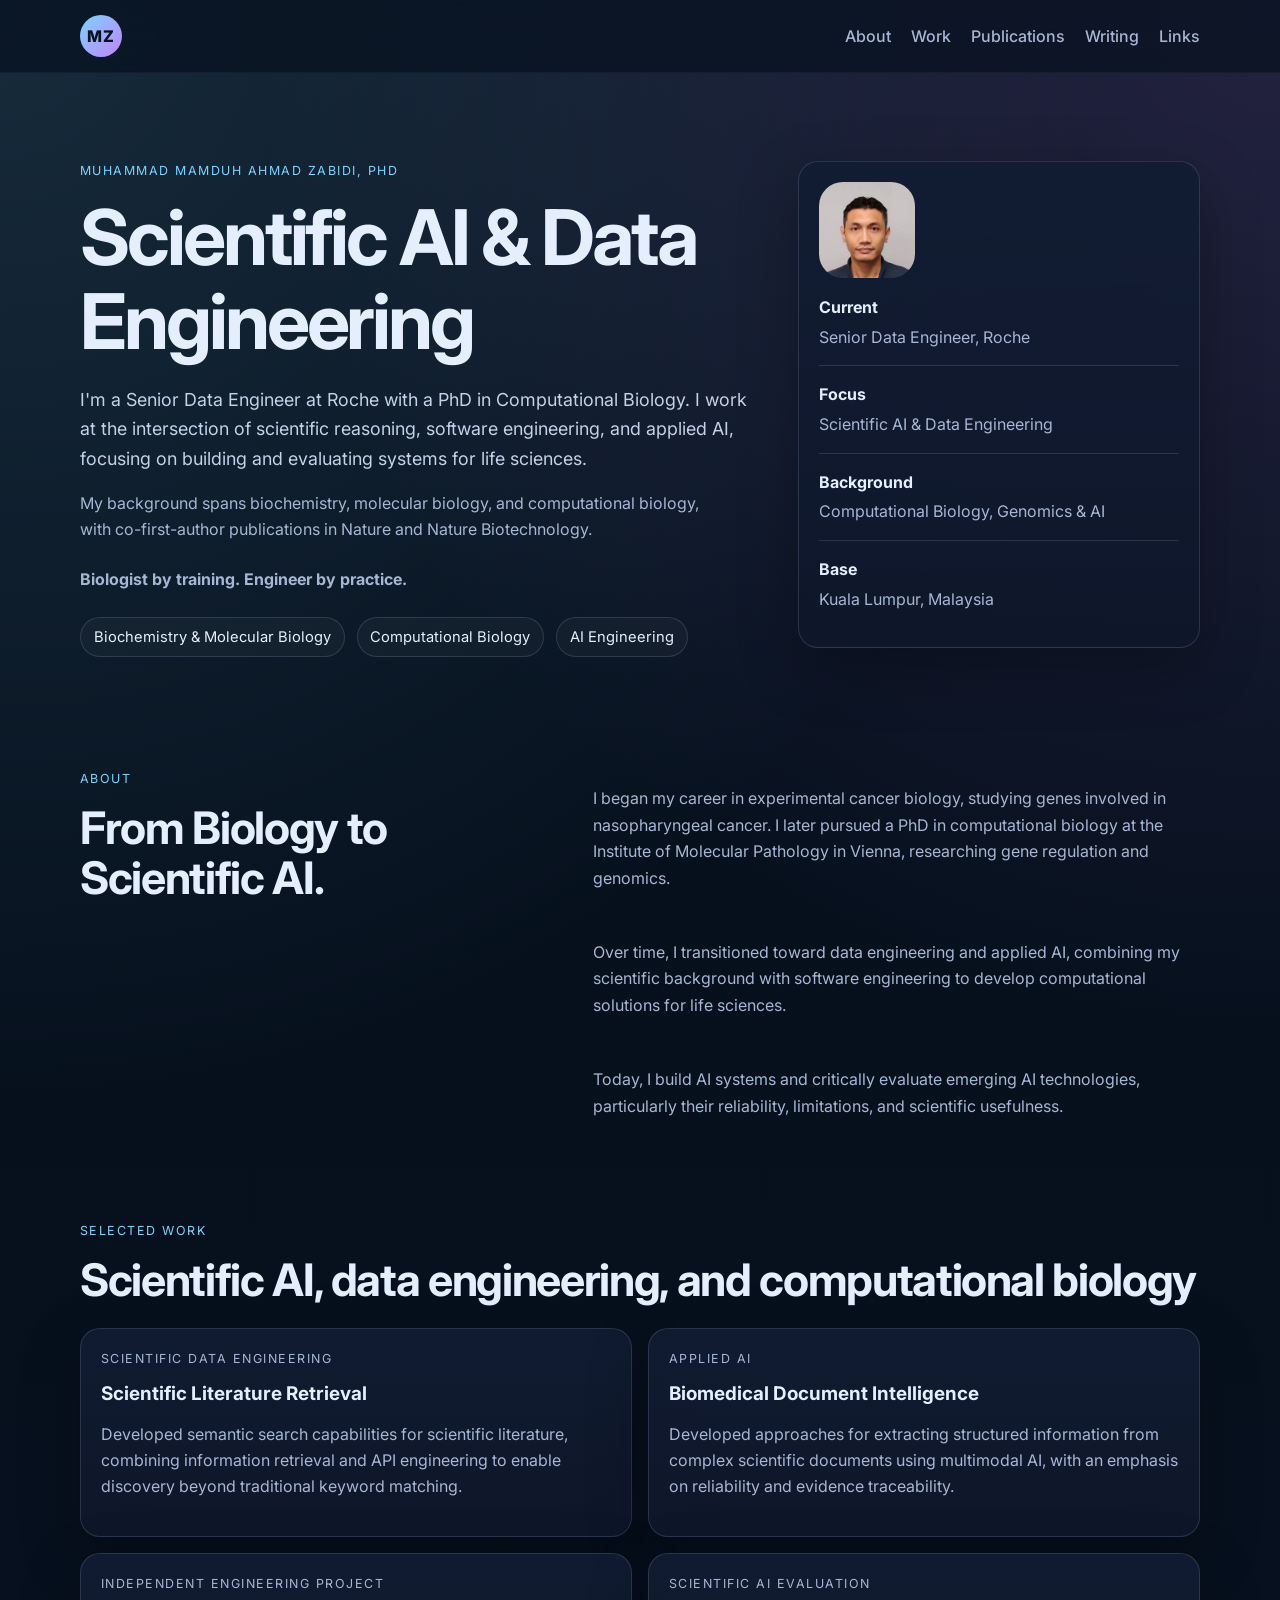
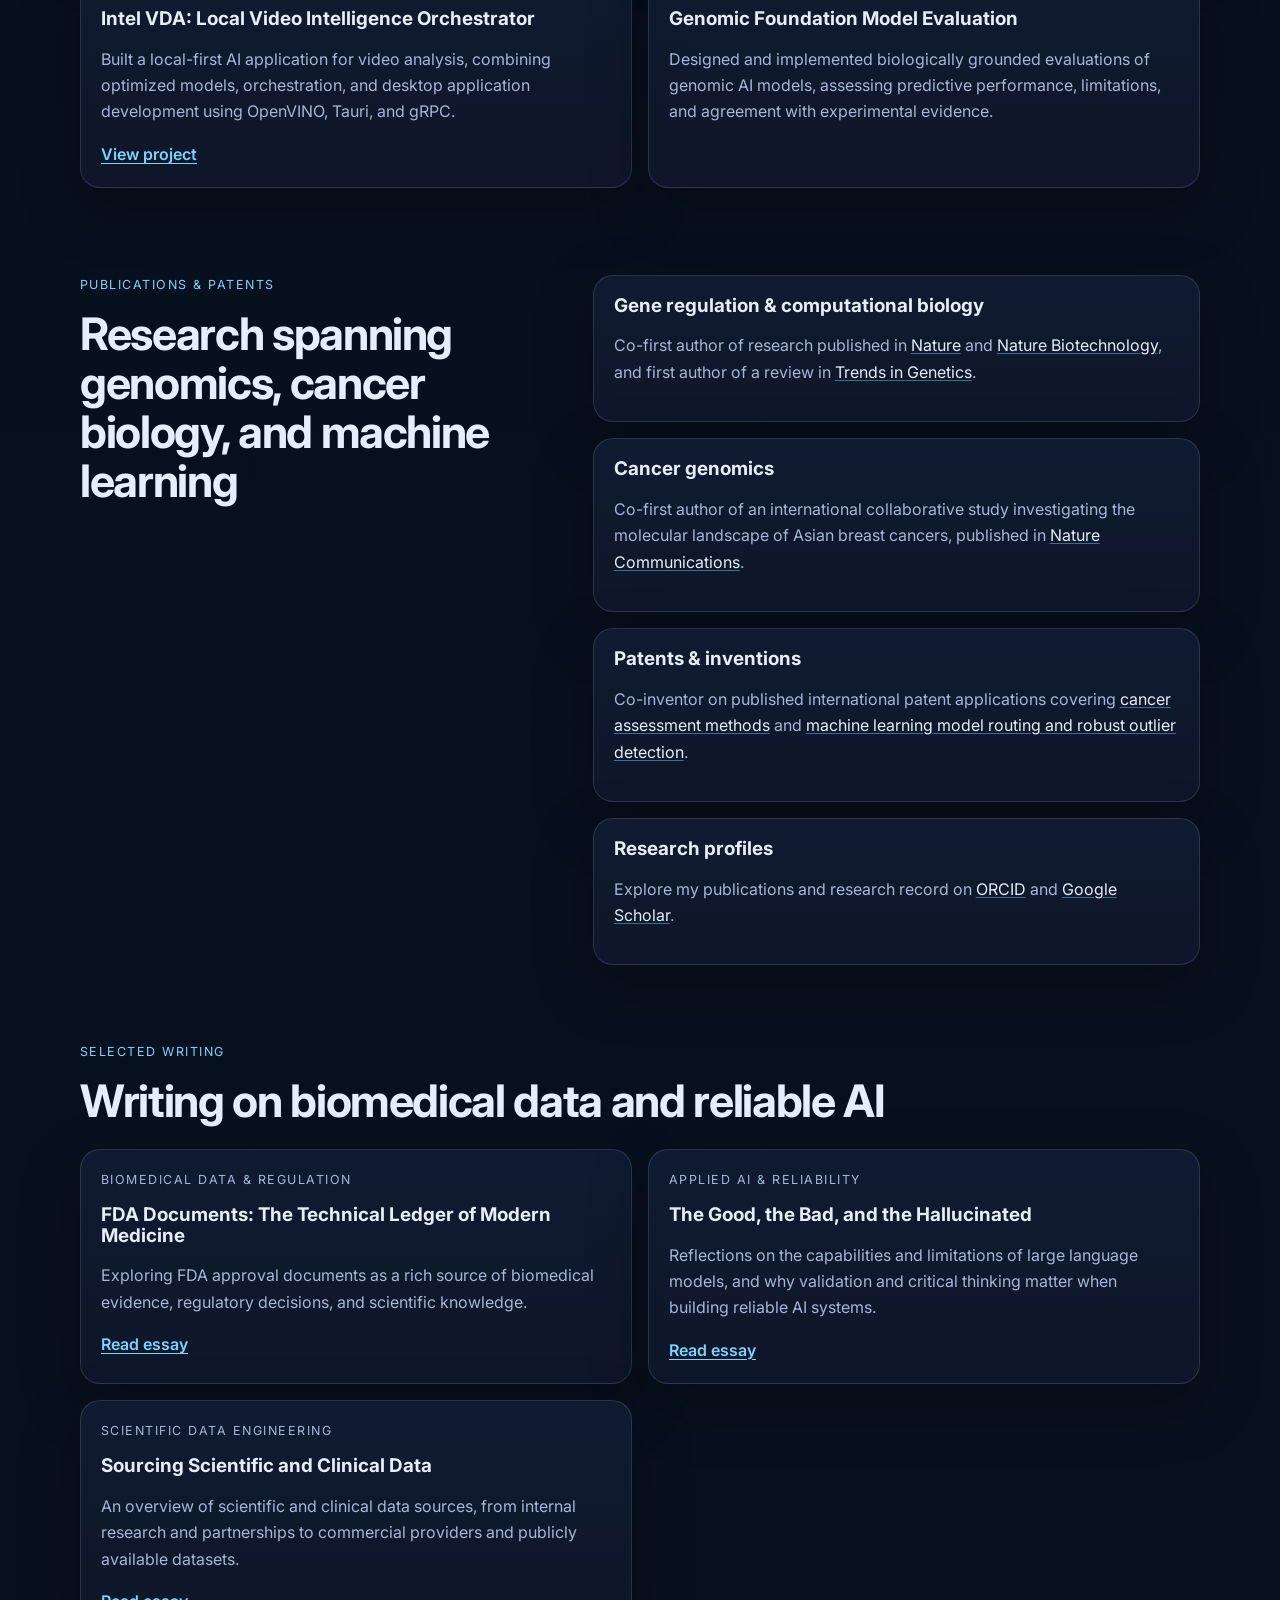
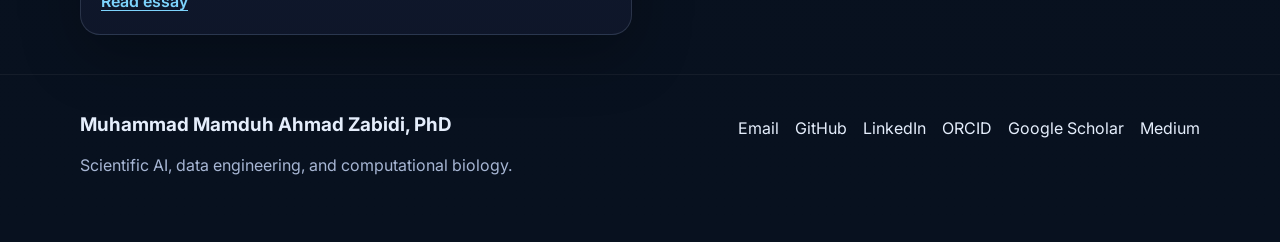
==== commit 7f728e23: "chore: clean up content and styles" ====
--- a/index.html
+++ b/index.html
@@ -14,7 +14,7 @@
       "M. Mamduh bin A. Zabidi"
     ],
     "honorificSuffix": "PhD",
-    "jobTitle": "Scientific AI Engineer",
+    "jobTitle": "Senior Data Engineer",
     "worksFor": {
       "@type": "Organization",
       "name": "Roche"
@@ -60,17 +60,22 @@
   <title>Muhammad Mamduh Ahmad Zabidi, PhD | Scientific AI Engineer</title>
   <meta
     name="description"
-    content="Personal website of Muhammad Mamduh Ahmad Zabidi, PhD — scientific AI engineer at Roche working on AI systems for pharmaceutical R&D."
+    content="Personal website of Muhammad Mamduh Ahmad Zabidi, PhD. Senior Data Engineer at Roche, working at the intersection of computational biology, data engineering, and applied AI."
   />
   <meta name="author" content="Muhammad Mamduh Ahmad Zabidi" />
-  <meta property="og:title" content="Muhammad Mamduh Ahmad Zabidi, PhD | Scientific AI Engineer" />
+  <meta
+    property="og:title"
+    content="Muhammad Mamduh Ahmad Zabidi, PhD | Scientific AI &amp; Data Engineering"
+  />
   <meta
     property="og:description"
-    content="Scientific AI Engineer at Roche — building AI systems for pharmaceutical R&D."
+    content="Senior Data Engineer at Roche with a PhD in Computational Biology. Scientific AI, data engineering, and applied AI for life sciences."
   />
   <meta property="og:type" content="website" />
-  <meta property="og:image" content="assets/preview.png" />
+  <meta property="og:url" content="https://mamduhzabidi.github.io/" />
+  <meta property="og:image" content="https://mamduhzabidi.github.io/assets/preview.png" />
   <meta name="theme-color" content="#0f172a" />
+  <link rel="canonical" href="https://mamduhzabidi.github.io/" />
   <link rel="preconnect" href="https://fonts.googleapis.com">
   <link rel="preconnect" href="https://fonts.gstatic.com" crossorigin>
   <link
@@ -99,18 +104,26 @@
   <section class="hero">
     <div class="container hero-grid">
       <div class="hero-copy">
+        
         <p class="eyebrow">Muhammad Mamduh Ahmad Zabidi, PhD</p>
-        <h1>Scientific AI Engineer</h1>
+
+        <h1>Scientific AI &amp; Data Engineering</h1>
+
         <p class="lead">
-          I work at Roche / Chugai on AI systems for pharmaceutical R &amp; D, solving
-          problems where biology and engineering meet.
-        </p>
+          I'm a Senior Data Engineer at Roche with a PhD in Computational Biology.
+          I work at the intersection of scientific reasoning, software engineering,
+          and applied AI, focusing on building and evaluating systems for life sciences.
+        </p>
+
         <p class="sublead">
-          My background covers biochemistry & molecular biology, computational biology,
-          and AI engineering. I did my PhD in computational biology
-          at the Institute of Molecular Pathology in Vienna, Austria, and bachelor's
-          degree at Purdue University, USA.
-        </p>
+          My background spans biochemistry, molecular biology, and computational biology,
+          with co-first-author publications in Nature and Nature Biotechnology.
+        </p>
+
+        <p class="sublead">
+          <strong>Biologist by training. Engineer by practice.</strong>
+        </p>
+
         <div class="hero-highlights">
           <span>Biochemistry & Molecular Biology</span>
           <span>Computational Biology</span>
@@ -120,173 +133,232 @@
 
       <aside class="hero-card">
        <img class="avatar" src="assets/profile.jpeg" alt="Muhammad Mamduh Ahmad Zabidi" />
-        <ul class="stat-list">
-          <li><strong>Current</strong><span>Scientific AI Engineer, Roche / Chugai</span></li>
-          <li><strong>Focus</strong><span>AI systems for scientific R &amp; D</span></li>
-          <li><strong>Background</strong><span>Biochemistry & molecular biology → computational biology → AI engineering</span></li>
-          <li><strong>Base</strong><span>Kuala Lumpur, Malaysia</span></li>
-        </ul>
+        
+<ul class="stat-list">
+  <li>
+    <strong>Current</strong>
+    <span>Senior Data Engineer, Roche</span>
+  </li>
+  <li>
+    <strong>Focus</strong>
+    <span>Scientific AI &amp; Data Engineering</span>
+  </li>
+  <li>
+    <strong>Background</strong>
+    <span>Computational Biology, Genomics &amp; AI</span>
+  </li>
+  <li>
+    <strong>Base</strong>
+    <span>Kuala Lumpur, Malaysia</span>
+  </li>
+</ul>
+
       </aside>
     </div>
   </section>
 
-  <section id="about" class="section">
-    <div class="container two-col">
-      <div>
-        <p class="section-label">About</p>
-        <h2>Biologist by training. Engineer by practice.</h2>
-      </div>
-      <div class="stack">
-        <p>
-          I started my career at the bench in cancer research, studying
-          genes that are involved in nasopharyngeal cancers. I then did a PhD
-          in computational biology at the Institute of Molecular Pathology in Vienna,
-          working on gene regulation and genomics.
-        </p>
-        <p>
-          Over time I moved toward the engineering side, working on 
-          data infrastructure and AI systems.
-        </p>
-        <p>
-          Today I work at Roche in collaboration with Chugai, building and
-          evaluating AI systems for scientific R &amp; D. I spend my time
-          answering scientific questions through engineering.
-        </p>
-        <div class="chips">
-        </div>
-      </div>
-    </div>
-  </section>
-
-  <section id="work" class="section alt">
+  
+<section id="about" class="section">
+  <div class="container two-col">
+    <div>
+      <p class="section-label">About</p>
+      <h2>From Biology to Scientific AI.</h2>
+    </div>
+
+    <div class="stack">
+      <p>
+        I began my career in experimental cancer biology, studying
+        genes involved in nasopharyngeal cancer. I later pursued a PhD
+        in computational biology at the Institute of Molecular Pathology
+        in Vienna, researching gene regulation and genomics.
+      </p>
+
+      <p>
+        Over time, I transitioned toward data engineering and applied AI,
+        combining my scientific background with software engineering
+        to develop computational solutions for life sciences.
+      </p>
+
+      <p>
+        Today, I build AI systems and critically evaluate
+        emerging AI technologies, particularly their reliability,
+        limitations, and scientific usefulness.
+      </p>
+    </div>
+  </div>
+</section>
+
+
+
+<section id="work" class="section alt">
   <div class="container">
-    <p class="section-label">Selected work</p>
-    <h2>Projects across AI engineering and computational biology</h2>
+    <p class="section-label">Selected Work</p>
+    <h2>Scientific AI, data engineering, and computational biology</h2>
+
     <div class="card-grid">
 
       <article class="card">
-        <p class="card-kicker">Pharma R &amp; D</p>
-        <h3>Scientific Literature Semantic Search API</h3>
-        <p>
-          Built a cloud-based semantic search API for life-science literature
-          to retrieve scientific publications beyond keyword matching.
-        </p>
-      </article>
-
-      <article class="card">
-        <p class="card-kicker">Scientific AI Systems</p>
-        <h3>Regulatory Knowledge Extraction with Multimodal LLMs</h3>
-        <p>
-          Built a system to convert regulatory documents into structured
-          knowledge using multimodal LLMs, enabling downstream machine learning
-          workflows for therapeutic design.
-        </p>
-      </article>
-
-      <article class="card">
-        <p class="card-kicker">Edge AI Engineering</p>
+        <p class="card-kicker">Scientific Data Engineering</p>
+        <h3>Scientific Literature Retrieval</h3>
+        <p>
+          Developed semantic search capabilities for scientific literature,
+          combining information retrieval and API engineering to enable
+          discovery beyond traditional keyword matching.
+        </p>
+      </article>
+
+      <article class="card">
+        <p class="card-kicker">Applied AI</p>
+        <h3>Biomedical Document Intelligence</h3>
+        <p>
+          Developed approaches for extracting structured information
+          from complex scientific documents using multimodal AI,
+          with an emphasis on reliability and evidence traceability.
+        </p>
+      </article>
+
+      <article class="card">
+        <p class="card-kicker">Independent Engineering Project</p>
         <h3>Intel VDA: Local Video Intelligence Orchestrator</h3>
         <p>
-          Built an offline desktop AI system for video intelligence, combining
-          OpenVINO-optimized models, Tauri, gRPC, SQLite memory, agentic routing,
-          and local report generation.
-        </p>
-        <a href="https://github.com/mahmadza/Intel-VDA-OpenVINO" target="_blank" rel="noopener">
+          Built a local-first AI application for video analysis,
+          combining optimized models, orchestration, and desktop
+          application development using OpenVINO, Tauri, and gRPC.
+        </p>
+        <a href="https://github.com/mahmadza/Intel-VDA-OpenVINO"
+           target="_blank" rel="noopener noreferrer">
           View project
         </a>
       </article>
 
       <article class="card">
-        <p class="card-kicker">Genomic AI</p>
+        <p class="card-kicker">Scientific AI Evaluation</p>
         <h3>Genomic Foundation Model Evaluation</h3>
         <p>
-          Built a biologically grounded framework for evaluating genomic
-          foundation models, and benchmarking against experimental evidence.
-        </p>
-      </article>
-      
+          Designed and implemented biologically grounded evaluations
+          of genomic AI models, assessing predictive performance,
+          limitations, and agreement with experimental evidence.
+        </p>
+      </article>
+
     </div>
   </div>
 </section>
 
-  <section id="publications" class="section">
-    <div class="container two-col">
-      <div>
-        <p class="section-label">Publications &amp; patents</p>
-        <h2>Research across molecular biology, computational biology, and AI engineering</h2>
-      </div>
-      <div class="stack">
-
-        <div class="timeline-item">
-          <h3>First-author publications</h3>
-          <p>
-            First-author publications in computational biology, published in
-            <a href="https://www.nature.com/articles/nature13994" target="_blank" rel="noreferrer"><em>Nature</em></a>,
-            <a href="https://www.nature.com/articles/nbt.3739" target="_blank" rel="noreferrer"><em>Nature Biotechnology</em></a>,
-            and
-            <a href="https://www.cell.com/trends/genetics/abstract/S0168-9525(16)30121-4" target="_blank" rel="noreferrer"><em>Trends in Genetics</em></a>.
-          </p>
-        </div>
-
-        <div class="timeline-item">
-          <h3>Cancer genomics</h3>
-          <p>
-            Co-led a large-scale Asian breast cancer genomics study,
-            published in <a href="https://www.nature.com/articles/s41467-020-20173-5" target="_blank" rel="noreferrer">
-              <em>Nature Communications</em></a>.
-          </p>
-        </div>
-
-        <div class="timeline-item">
-          <h3>Patents</h3>
-          <p>
-            Co-inventor on patents in
-            <a href="https://patentscope.wipo.int/search/en/detail.jsf?docId=WO2010147452" target="_blank" rel="noreferrer">cancer detection</a>
-            and
-            <a href="https://patentscope.wipo.int/search/en/detail.jsf?docId=WO2023049128" target="_blank" rel="noreferrer">model routing for AI systems</a>.
-          </p>
-        </div>
-
-        <div class="timeline-item">
-          <h3>Research profiles</h3>
-          <p>
-            Full publication record on
-            <a href="https://orcid.org/0009-0009-2740-3014" target="_blank" rel="noreferrer">ORCID</a> and
-            <a href="https://scholar.google.com/citations?user=gxptNrMAAAAJ&hl=en" target="_blank" rel="noreferrer">Google Scholar</a>.
-          </p>
-        </div>
-
-      </div>
-    </div>
-  </section>
+
+
+<section id="publications" class="section">
+  <div class="container two-col">
+    <div>
+      <p class="section-label">Publications &amp; Patents</p>
+      <h2>Research spanning genomics, cancer biology, and machine learning</h2>
+    </div>
+
+    <div class="stack">
+
+      <div class="timeline-item">
+        <h3>Gene regulation &amp; computational biology</h3>
+        <p>
+          Co-first author of research published in
+          <a href="https://www.nature.com/articles/nature13994"
+             target="_blank" rel="noopener noreferrer">Nature</a>
+          and
+          <a href="https://www.nature.com/articles/nbt.3739"
+             target="_blank" rel="noopener noreferrer">Nature Biotechnology</a>,
+          and first author of a review in
+          <a href="https://www.cell.com/trends/genetics/abstract/S0168-9525(16)30121-4"
+             target="_blank" rel="noopener noreferrer">Trends in Genetics</a>.
+        </p>
+      </div>
+
+      <div class="timeline-item">
+        <h3>Cancer genomics</h3>
+        <p>
+          Co-first author of an international collaborative study
+          investigating the molecular landscape of Asian breast cancers,
+          published in
+          <a href="https://www.nature.com/articles/s41467-020-20173-5"
+             target="_blank" rel="noopener noreferrer">
+            Nature Communications</a>.
+        </p>
+      </div>
+
+      <div class="timeline-item">
+        <h3>Patents &amp; inventions</h3>
+        <p>
+          Co-inventor on published international patent applications
+          covering
+          <a href="https://patents.google.com/patent/WO2010147452A1/en"
+             target="_blank" rel="noopener noreferrer">cancer assessment methods</a>
+          and
+          <a href="https://patents.google.com/patent/WO2023049128A1/en"
+             target="_blank" rel="noopener noreferrer">machine learning model routing and robust outlier detection</a>.
+        </p>
+      </div>
+
+      <div class="timeline-item">
+        <h3>Research profiles</h3>
+        <p>
+          Explore my publications and research record on
+          <a href="https://orcid.org/0009-0009-2740-3014"
+             target="_blank" rel="noopener noreferrer">ORCID</a>
+          and
+          <a href="https://scholar.google.com/citations?user=gxptNrMAAAAJ&amp;hl=en"
+             target="_blank" rel="noopener noreferrer">Google Scholar</a>.
+        </p>
+      </div>
+
+    </div>
+  </div>
+</section>
+
+
 
 <section id="writing" class="section">
   <div class="container">
-    <p class="section-label">Selected writing</p>
-    <h2>Essays on scientific data, biomedical knowledge, and AI systems</h2>
+    <p class="section-label">Selected Writing</p>
+    <h2>Writing on biomedical data and reliable AI</h2>
 
     <div class="card-grid">
 
       <article class="card">
-        <p class="card-kicker">Regulatory AI</p>
+        <p class="card-kicker">Biomedical Data &amp; Regulation</p>
         <h3>FDA Documents: The Technical Ledger of Modern Medicine</h3>
         <p>
-          An essay on FDA approval documents as a public, semi-structured archive of
-          biomedical evidence, regulatory judgment, and evolving standards in modern medicine.
-        </p>
-        <a href="https://medium.com/@mamduh.zabidi/fda-documents-the-technical-ledger-of-modern-medicine-e16362932c3d" target="_blank" rel="noreferrer">
+          Exploring FDA approval documents as a rich source of
+          biomedical evidence, regulatory decisions, and scientific
+          knowledge.
+        </p>
+        <a href="https://medium.com/@mamduh.zabidi/fda-documents-the-technical-ledger-of-modern-medicine-e16362932c3d"
+           target="_blank" rel="noopener noreferrer">
           Read essay
         </a>
       </article>
 
       <article class="card">
+        <p class="card-kicker">Applied AI &amp; Reliability</p>
+        <h3>The Good, the Bad, and the Hallucinated</h3>
+        <p>
+          Reflections on the capabilities and limitations of large
+          language models, and why validation and critical thinking
+          matter when building reliable AI systems.
+        </p>
+        <a href="https://medium.com/@mamduh.zabidi/the-good-the-bad-and-the-hallucinated-a-data-engineers-take-on-llms-c6767d162f3f"
+           target="_blank" rel="noopener noreferrer">
+          Read essay
+        </a>
+      </article>
+
+      <article class="card">
         <p class="card-kicker">Scientific Data Engineering</p>
         <h3>Sourcing Scientific and Clinical Data</h3>
         <p>
-          An overview of how scientific and clinical data can be sourced,
-          including in-house generation, partnerships, vendors, and public datasets.
-        </p>
-        <a href="https://medium.com/@mamduh.zabidi/sourcing-scientific-and-clinical-data-f0226db26566" target="_blank" rel="noreferrer">
+          An overview of scientific and clinical data sources,
+          from internal research and partnerships to commercial
+          providers and publicly available datasets.
+        </p>
+        <a href="https://medium.com/@mamduh.zabidi/sourcing-scientific-and-clinical-data-f0226db26566"
+           target="_blank" rel="noopener noreferrer">
           Read essay
         </a>
       </article>
@@ -294,23 +366,33 @@
     </div>
   </div>
 </section>
+
 </main>
+
 
 <footer id="contact" class="site-footer">
   <div class="container footer-grid">
     <div>
       <h3>Muhammad Mamduh Ahmad Zabidi, PhD</h3>
-      <p>Open to collaborations, speaking, and expert conversations. <a href="mailto:mamduh.zabidi@gmail.com">Email me.</a></p>
-    </div>
+      <p>Scientific AI, data engineering, and computational biology.</p>
+    </div>
+
     <div class="footer-links">
-      <a href="https://github.com/mahmadza" target="_blank" rel="noreferrer">GitHub</a>
-      <a href="https://www.linkedin.com/in/mamduh-zabidi" target="_blank" rel="noreferrer">LinkedIn</a>
-      <a href="https://orcid.org/0009-0009-2740-3014" target="_blank" rel="noreferrer">ORCID</a>
-      <a href="https://scholar.google.com/citations?user=gxptNrMAAAAJ&hl=en" target="_blank" rel="noreferrer">Google Scholar</a>
-      <a href="https://medium.com/@mamduh.zabidi" target="_blank" rel="noreferrer">Medium</a>
+      <a href="mailto:mamduh.zabidi@gmail.com">Email</a>
+      <a href="https://github.com/mahmadza"
+         target="_blank" rel="noopener noreferrer">GitHub</a>
+      <a href="https://www.linkedin.com/in/mamduh-zabidi"
+         target="_blank" rel="noopener noreferrer">LinkedIn</a>
+      <a href="https://orcid.org/0009-0009-2740-3014"
+         target="_blank" rel="noopener noreferrer">ORCID</a>
+      <a href="https://scholar.google.com/citations?user=gxptNrMAAAAJ&amp;hl=en"
+         target="_blank" rel="noopener noreferrer">Google Scholar</a>
+      <a href="https://medium.com/@mamduh.zabidi"
+         target="_blank" rel="noopener noreferrer">Medium</a>
     </div>
   </div>
 </footer>
+
 
 </body>
 </html>
--- a/styles.css
+++ b/styles.css
@@ -1,18 +1,13 @@
+
 :root {
   --bg: #0b1220;
   --surface: #0f172a;
-  --text: #e5e7eb;
-  --muted: #9ca3af;
-  --accent: #64748b;
-  --border: #1f2937;
-  --panel: #0f172a;
-  --panel-2: #111c33;
   --text: #e5eefc;
   --muted: #a7b6d4;
   --muted-2: #c5d1e8;
-  --line: rgba(167, 182, 212, 0.18);
   --accent: #7dd3fc;
   --accent-2: #c084fc;
+  --line: rgba(167, 182, 212, 0.18);
   --max: 1120px;
   --radius: 20px;
   --shadow: 0 20px 60px rgba(0, 0, 0, 0.28);
@@ -187,7 +182,7 @@
   color: var(--text);
   background: rgba(255, 255, 255, 0.02);
   font-weight: 600;
-  transition: transform 0.2s ease, border-color 0.2s ease, background 0.2s ease;
+  transition: transform 0.2s ease, border-color 0.2s ease;
 }
 
 .button.primary {
@@ -372,3 +367,48 @@
     grid-template-columns: 1fr;
   }
 }
+
+
+/* Make links inside project and writing cards clearer */
+.card a {
+  color: var(--accent);
+  font-weight: 600;
+  text-decoration: underline;
+  text-underline-offset: 0.2em;
+}
+
+.card a:hover {
+  color: var(--text);
+}
+
+/* Smooth card hover animation */
+.card {
+  transition: transform 0.2s ease, border-color 0.2s ease;
+}
+
+/* Prevent sticky header from obscuring section headings */
+section[id],
+footer[id] {
+  scroll-margin-top: 88px;
+}
+
+/* Visible keyboard navigation */
+a:focus-visible {
+  outline: 2px solid var(--accent);
+  outline-offset: 4px;
+  border-radius: 4px;
+}
+
+/* Respect reduced-motion preferences */
+@media (prefers-reduced-motion: reduce) {
+  html {
+    scroll-behavior: auto;
+  }
+
+  .button,
+  .hero-card,
+  .card,
+  .timeline-item {
+    transition: none;
+  }
+}
